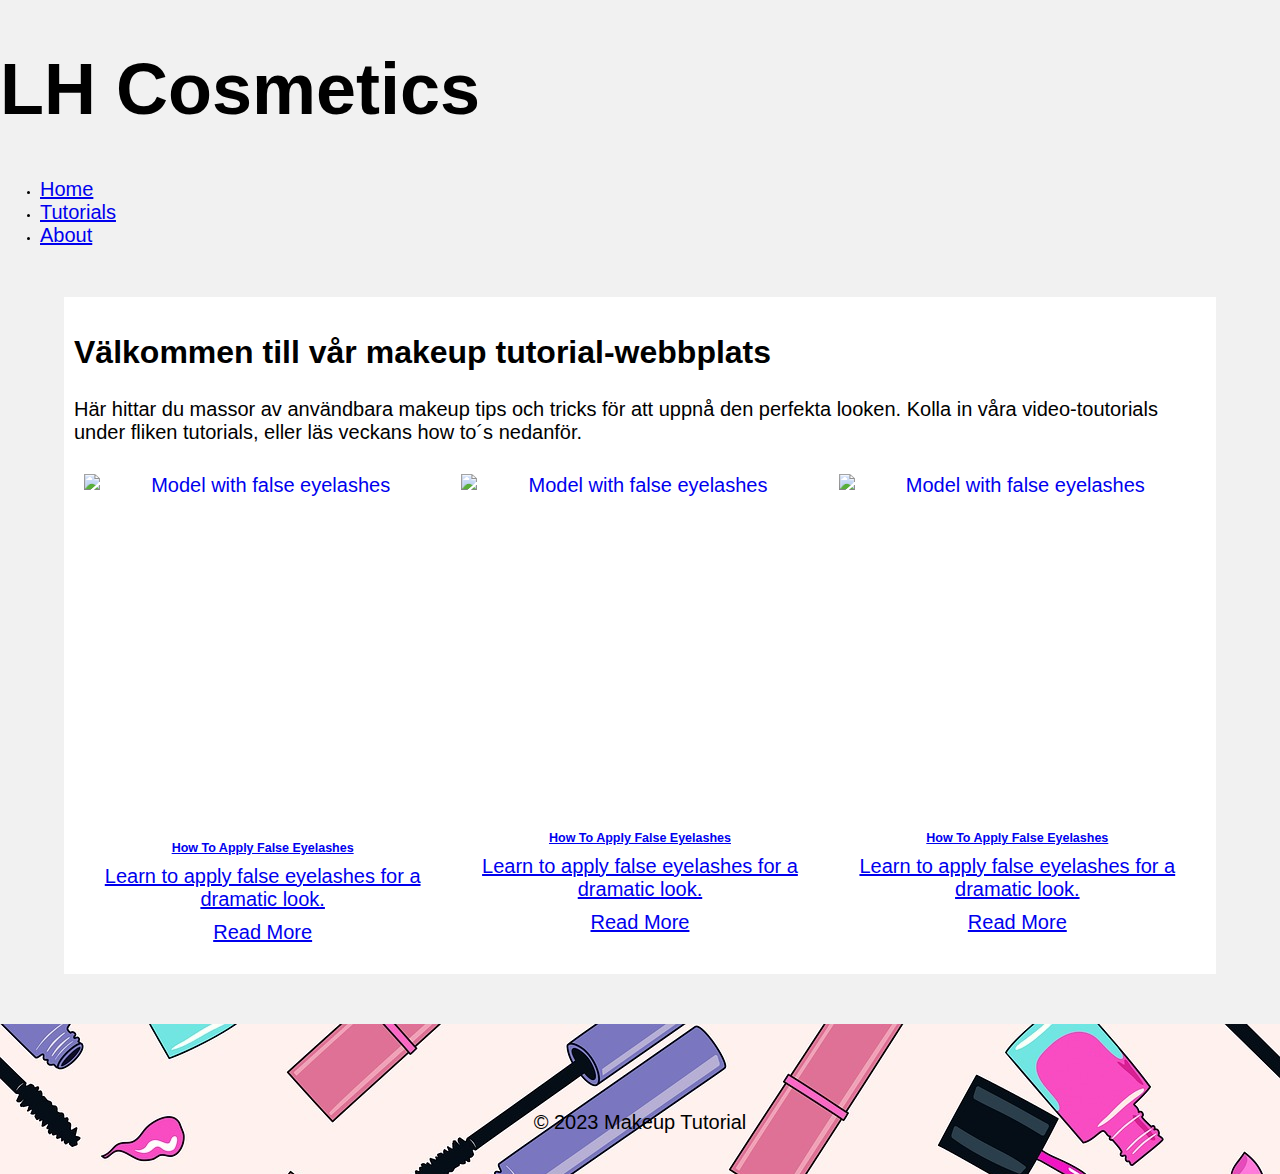
==== index.html @ 50b010c2 "fix article cards" ====
<!DOCTYPE html>
<html lang="sv">
  <head>
    <meta charset="UTF-8" />
    <meta name="viewport" content="width=device-width, initial-scale=1.0" />
    <link rel="stylesheet" href="layout.css" />
    <link rel="stylesheet" href="presentation.css" />
    <title>LH Cosmetics</title>
  </head>
  <body>
    <header>
      <h1>LH Cosmetics</h1>
      <nav>
        <ul>
          <li><a href="index.html">Home</a></li>
          <li><a href="tutorials.html">Tutorials</a></li>
          <li><a href="about.html">About</a></li>
        </ul>
      </nav>
    </header>

    <main>
      <div id="intro">
        <section>
          <h2>Välkommen till vår makeup tutorial-webbplats</h2>
          <p>
            Här hittar du massor av användbara makeup tips och tricks för att
            uppnå den perfekta looken. Kolla in våra video-toutorials under
            fliken tutorials, eller läs veckans how to´s nedanför.
          </p>
        </section>
      </div>
      <div id="articles" class="article-container">
        <article class="article-card">
            <a class="article-link" href="/uk/secrets/how-to-apply-false-eyelashes">
                <div class="article-header">
                    <div class="article-image-container">
                        <img class="article-image" alt="Model with false eyelashes" loading="lazy" src="//images.ctfassets.net/wlke2cbybljx/4PAOnDPaDGMNTkNTQmYucw/4e40446e245456e39cfc629adfd56a36/Lashes_Hompage_CardGroup_After.jpg?fm=jpg">
                    </div>
                </div>
                <div class="article-content">
                    <h2 class="article-title" aria-label="How To Apply False Eyelashes">
                        <span class="article-title-content">How To Apply False Eyelashes</span>
                    </h2>
                    <p class="article-description">Learn to apply false eyelashes for a dramatic look.</p>
                    <div class="read-more-button" type="button">
                        <span class="button-content">Read More</span>
                    </div>
                </div>
            </a>
        </article>
    
        <article class="article-card">
            <a class="article-link" href="/uk/secrets/how-to-apply-false-eyelashes">
                <div class="article-header">
                    <div class="article-image-container">
                        <img class="article-image" alt="Model with false eyelashes" loading="lazy" src="//images.ctfassets.net/wlke2cbybljx/4PAOnDPaDGMNTkNTQmYucw/4e40446e245456e39cfc629adfd56a36/Lashes_Hompage_CardGroup_After.jpg?fm=jpg">
                    </div>
                </div>
                <div class "article-content">
                    <h2 class="article-title" aria-label="How To Apply False Eyelashes">
                        <span class="article-title-content">How To Apply False Eyelashes</span>
                    </h2>
                    <p class="article-description">Learn to apply false eyelashes for a dramatic look.</p>
                    <div class="read-more-button" type="button">
                        <span class="button-content">Read More</span>
                    </div>
                </div>
            </a>
        </article>

        <article class="article-card">
            <a class="article-link" href="/uk/secrets/how-to-apply-false-eyelashes">
                <div class="article-header">
                    <div class="article-image-container">
                        <img class="article-image" alt="Model with false eyelashes" loading="lazy" src="//images.ctfassets.net/wlke2cbybljx/4PAOnDPaDGMNTkNTQmYucw/4e40446e245456e39cfc629adfd56a36/Lashes_Hompage_CardGroup_After.jpg?fm=jpg">
                    </div>
                </div>
                <div class "article-content">
                    <h2 class="article-title" aria-label="How To Apply False Eyelashes">
                        <span class="article-title-content">How To Apply False Eyelashes</span>
                    </h2>
                    <p class="article-description">Learn to apply false eyelashes for a dramatic look.</p>
                    <div class="read-more-button" type="button">
                        <span class="button-content">Read More</span>
                    </div>
                </div>
            </a>
        </article>
    </div>
    
    </main>

    <footer>
      <p>&copy; 2023 Makeup Tutorial</p>
    </footer>
  </body>
</html>
---- layout.css ----
*,
*::before,
*::after {
  box-sizing: border-box;
  /*nollställ all margin
  margin: 0;*/
}

body {
  /*I webbläsarens inbyggda CSS ligger det redan en margin på body, vi tar bort den så att header och footer når hela vägen ut till kanten av webbläsarfönstret*/
  margin: 0;
}

main {
    width: 90%;
    /*5rem bilr i det här fallet uppåt och neråt medans auto som är autojusterande marginaler (centrerat) blir höger och vänster*/
    margin: 5rem auto;
    padding: 1rem;
}



footer {
    display: flex; /* Add this line to make the footer a flex container */
    height: 15rem;
    padding: 2rem;
    position: relative;
    justify-content: center; /* This will center items horizontally */
    align-items: end; /* This will center items vertically */
}

footer p {
  position: absolute;
}


.article-container {
    display: flex;
    flex-wrap: wrap;
    justify-content: space-around;
}

.article-card {
    flex: 0 0 calc(33.33% - 20px); /* Adjust the width as needed */
    margin: 10px; /* Add some margin for spacing */
    box-sizing: border-box;
    text-align: center;
}

.article-image-container {
    position: relative;
    width: 100%;
    padding-top: 100%;
    background-color: transparent;
    overflow: hidden;
}

.article-image {
    position: absolute;
    top: 0;
    left: 0;
    width: 100%;
    height: 100%;
    object-fit: cover;
}

.article-content {
    padding: 10px;
    text-align: center;
}

.article-title {
    font-size: 1.25rem;
    margin: 0;
}

.article-description {
    margin: 10px 0;
}

read-more-button {
    margin: 10px 0;
}
---- presentation.css ----
html {
  font-size: 62.5%;
}
body {
    background-color: #f1f1f1;
    font-family: Verdana, Geneva, Tahoma, sans-serif;
}

main {
    background-color: rgb(255, 255, 255);

}
h1 {
  font-family: "Gill Sans", "Gill Sans MT", Calibri, "Trebuchet MS", sans-serif;
  font-size: 7.2rem;
}
h2 {
  font-size: 3.2rem;
}

p,
a {
  font-size: 2rem;
}

a.btn {
  text-decoration: none;
  color: rgb(119, 171, 175);
  text-transform: uppercase;
}

a.card {
  text-decoration: none;
  color: black;
}

footer {
  background-image: url(pictures/cosmetics-7050541_1280.jpeg);
}

  /*alla p som är i footer*/
footer p {
  font-size: 2rem;
}
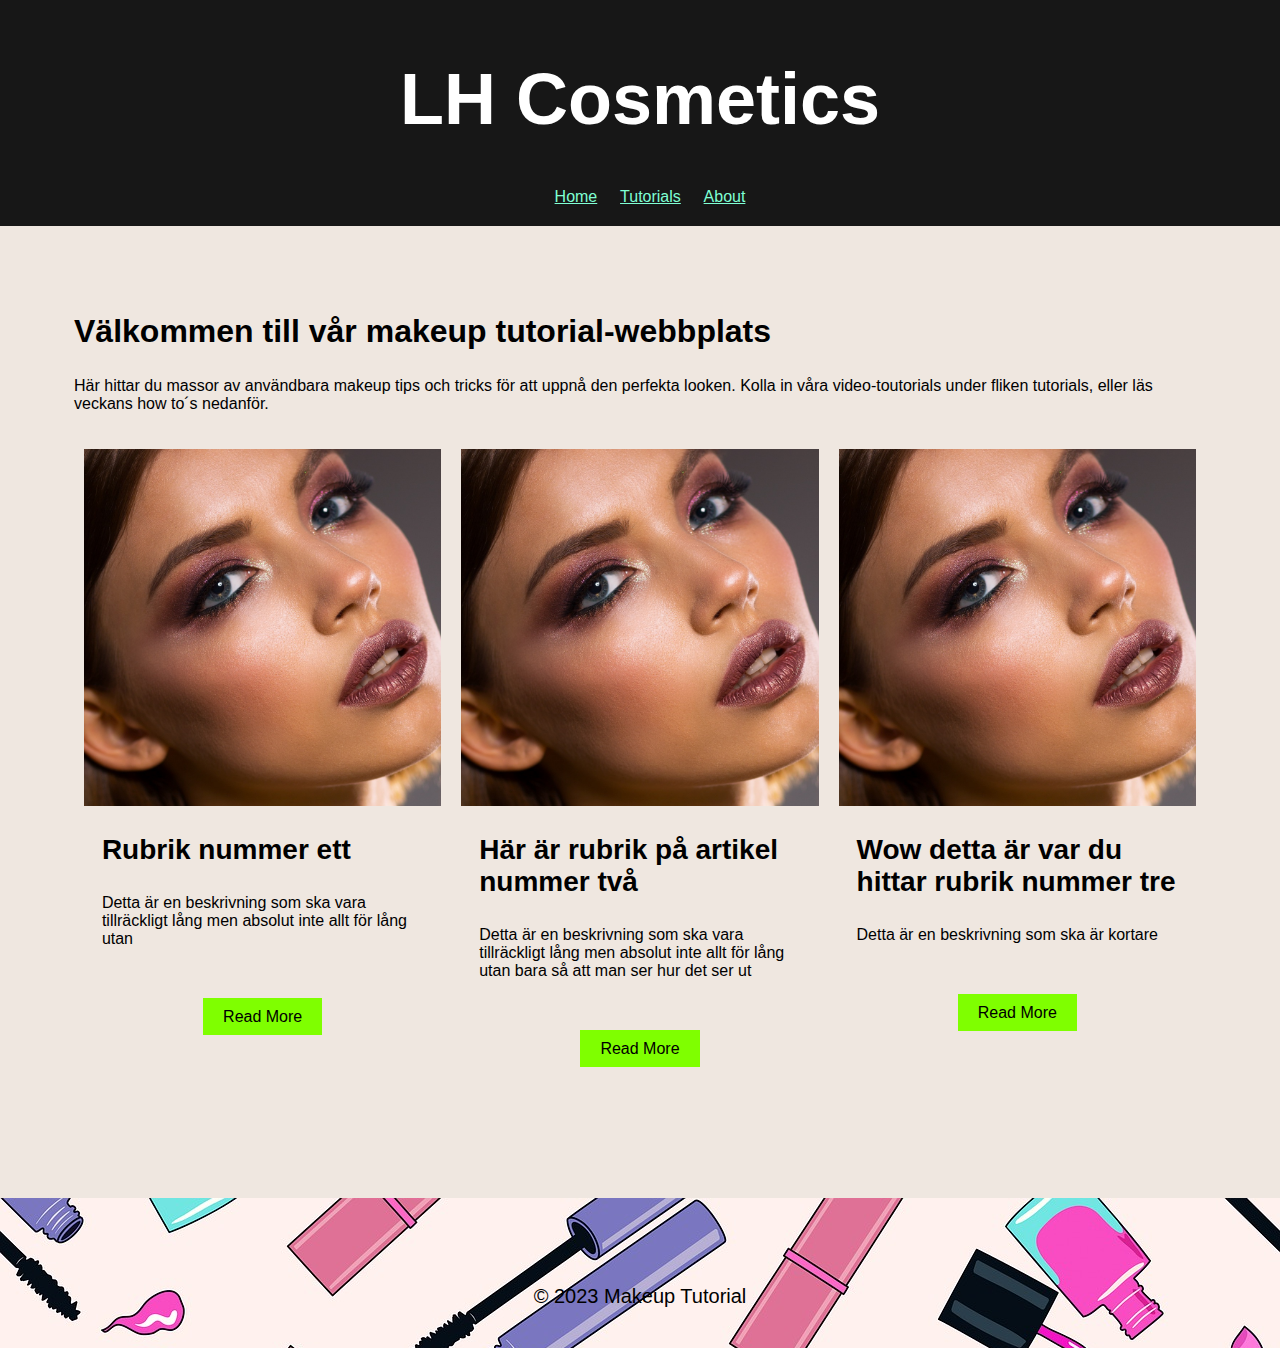
==== commit 4a1d29e4: "fix index page" ====
--- a/index.html
+++ b/index.html
@@ -2,7 +2,7 @@
 <html lang="sv">
   <head>
     <meta charset="UTF-8" />
-    <meta name="viewport" content="width=device-width, initial-scale=1.0" />
+    <meta name="viewport" mid="width=device-width, initial-scale=1.0" />
     <link rel="stylesheet" href="layout.css" />
     <link rel="stylesheet" href="presentation.css" />
     <title>LH Cosmetics</title>
@@ -20,75 +20,93 @@
     </header>
 
     <main>
-      <div id="intro">
-        <section>
-          <h2>Välkommen till vår makeup tutorial-webbplats</h2>
-          <p>
-            Här hittar du massor av användbara makeup tips och tricks för att
-            uppnå den perfekta looken. Kolla in våra video-toutorials under
-            fliken tutorials, eller läs veckans how to´s nedanför.
-          </p>
-        </section>
-      </div>
-      <div id="articles" class="article-container">
-        <article class="article-card">
-            <a class="article-link" href="/uk/secrets/how-to-apply-false-eyelashes">
-                <div class="article-header">
-                    <div class="article-image-container">
-                        <img class="article-image" alt="Model with false eyelashes" loading="lazy" src="//images.ctfassets.net/wlke2cbybljx/4PAOnDPaDGMNTkNTQmYucw/4e40446e245456e39cfc629adfd56a36/Lashes_Hompage_CardGroup_After.jpg?fm=jpg">
-                    </div>
-                </div>
-                <div class="article-content">
-                    <h2 class="article-title" aria-label="How To Apply False Eyelashes">
-                        <span class="article-title-content">How To Apply False Eyelashes</span>
-                    </h2>
-                    <p class="article-description">Learn to apply false eyelashes for a dramatic look.</p>
-                    <div class="read-more-button" type="button">
-                        <span class="button-content">Read More</span>
-                    </div>
-                </div>
-            </a>
-        </article>
-    
-        <article class="article-card">
-            <a class="article-link" href="/uk/secrets/how-to-apply-false-eyelashes">
-                <div class="article-header">
-                    <div class="article-image-container">
-                        <img class="article-image" alt="Model with false eyelashes" loading="lazy" src="//images.ctfassets.net/wlke2cbybljx/4PAOnDPaDGMNTkNTQmYucw/4e40446e245456e39cfc629adfd56a36/Lashes_Hompage_CardGroup_After.jpg?fm=jpg">
-                    </div>
-                </div>
-                <div class "article-content">
-                    <h2 class="article-title" aria-label="How To Apply False Eyelashes">
-                        <span class="article-title-content">How To Apply False Eyelashes</span>
-                    </h2>
-                    <p class="article-description">Learn to apply false eyelashes for a dramatic look.</p>
-                    <div class="read-more-button" type="button">
-                        <span class="button-content">Read More</span>
-                    </div>
-                </div>
-            </a>
+      <section>
+        <h2>Välkommen till vår makeup tutorial-webbplats</h2>
+        <p>
+          Här hittar du massor av användbara makeup tips och tricks för att
+          uppnå den perfekta looken. Kolla in våra video-toutorials under fliken
+          tutorials, eller läs veckans how to´s nedanför.
+        </p>
+      </section>
+
+
+
+      <!--vad menas med loading lazy? och lägg till rätt info i artiklarna-->
+      <section class="article-container">
+        <article class="card">
+          <a href="">
+            <div class="top">
+              <div class="image-container">
+                <img
+                  alt=""
+                  loading="lazy"
+                  src="pictures/woman-3096664_1280"
+                />
+              </div>
+            </div>
+            <div class="mid">
+              <h3><span class="title">Rubrik nummer ett</span></h2>
+              <p class="description">
+                Detta är en beskrivning som ska vara tillräckligt lång men absolut inte allt för lång utan 
+              </p>
+            </div>
+              <div class="bottom" type="button">
+                <span class="btn">Read More</span>
+              </div>
+            </div>
+          </a>
         </article>
 
-        <article class="article-card">
-            <a class="article-link" href="/uk/secrets/how-to-apply-false-eyelashes">
-                <div class="article-header">
-                    <div class="article-image-container">
-                        <img class="article-image" alt="Model with false eyelashes" loading="lazy" src="//images.ctfassets.net/wlke2cbybljx/4PAOnDPaDGMNTkNTQmYucw/4e40446e245456e39cfc629adfd56a36/Lashes_Hompage_CardGroup_After.jpg?fm=jpg">
-                    </div>
+        <article class="card">
+            <a href="">
+              <div class="top">
+                <div class="image-container">
+                  <img
+                    alt=""
+                    loading="lazy" 
+                    src="pictures/woman-3096664_1280"
+                  />
                 </div>
-                <div class "article-content">
-                    <h2 class="article-title" aria-label="How To Apply False Eyelashes">
-                        <span class="article-title-content">How To Apply False Eyelashes</span>
-                    </h2>
-                    <p class="article-description">Learn to apply false eyelashes for a dramatic look.</p>
-                    <div class="read-more-button" type="button">
-                        <span class="button-content">Read More</span>
-                    </div>
+              </div>
+              <div class="mid">
+                <h3><span class="title">Här är rubrik på artikel nummer två</span></h2>
+                <p class="description">
+                    Detta är en beskrivning som ska vara tillräckligt lång men absolut inte allt för lång utan bara så att man ser hur det ser ut
+                </p>
+              </div>
+                <div class="bottom" type="button">
+                  <span class="btn">Read More</span>
                 </div>
+              </div>
             </a>
-        </article>
-    </div>
-    
+          </article>
+
+          <article class="card">
+            <a href="">
+              <div class="top">
+                <div class="image-container">
+                  <img
+                    alt=""
+                    loading="lazy"
+                    src="pictures/woman-3096664_1280"
+                  />
+                </div>
+              </div>
+              <div class="mid">
+                <h3><span class="title">Wow detta är var du hittar rubrik nummer tre</span></h2>
+                <p class="description">
+                  Detta är en beskrivning som ska är kortare
+                </p>
+              </div>
+                <div class="bottom" type="button">
+                  <span class="btn">Read More</span>
+                </div>
+              </div>
+            </a>
+          </article>
+
+        
+      </section>
     </main>
 
     <footer>
--- a/layout.css
+++ b/layout.css
@@ -10,6 +10,21 @@
   /*I webbläsarens inbyggda CSS ligger det redan en margin på body, vi tar bort den så att header och footer når hela vägen ut till kanten av webbläsarfönstret*/
   margin: 0;
 }
+
+header {
+    text-align: center;
+    padding: 10px;
+}
+
+nav ul {
+    list-style: none;
+}
+
+nav li {
+    display: inline;
+    margin-right: 20px;
+}
+
 
 main {
     width: 90%;
@@ -38,16 +53,116 @@
     display: flex;
     flex-wrap: wrap;
     justify-content: space-around;
+    
 }
 
+.card {
+    margin: 2rem 1rem;
+    flex: 0 0 calc(33.33% - 2rem); /* Justera bredden efter behov */
+    max-width: 40rem;
+    width: 100%; /* Lägg till en 100% bredd så att korten fyller hela behållaren */
+  }
+  
+  @media (max-width: 900px) {
+    .card {
+      /* Anpassa kortens storlek när skärmen/fönstret är mindre än 900px */
+      flex: 0 0 calc(50% - 2rem); /* 2 kort per rad */
+      max-width: 60rem;
+    }
+  }
+  
+  @media (max-width: 600px) {
+    .card {
+      /* Anpassa kortens storlek när skärmen/fönstret är mindre än 480px */
+      flex: 0 0 calc(100% - 2rem); /* 1 kort per rad */
+      max-width: 80rem;
+    }
+  }
+
+.card .image-container {
+    position: relative;
+    width: 100%;
+    padding-top: 100%;
+    background-color: transparent;
+    overflow: hidden;
+    width: 100%; /* Image container takes up 100% width of the card */
+}
+
+.card img {
+    position: absolute;
+    top: 0;
+    left: 0;
+    width: 100%;
+    height: 100%;
+    object-fit: cover;
+}
+
+
+
+.mid {
+    width: 90%; /* Content takes up 80% width of the card */
+    margin: 2rem auto;
+    
+}
+
+.bottom {
+    text-align: center;
+    margin: 6rem auto;
+}
+
+.btn {
+    width: 3rem;
+    text-decoration: none;
+    text-transform: capitalize;
+    background-color: chartreuse;
+    padding: 1rem 2rem;
+
+
+}
+
+/* Add a class to the video list for styling */
+.tutorials ul {
+    display: flex;
+    flex-wrap: wrap;
+    justify-content: space-between;
+}
+
+/*
+Style for individual video items 
+.video {
+    flex: 0 0 calc(50% - 1rem); /Two videos per row with some spacing in between 
+    max-width: 50%;  Maximum width of a video item 
+    margin-bottom: 2rem;  Add some margin between videos 
+    background-color: aqua;
+}
+
+/Adjust the styling of the iframe 
+.video iframe {
+    width: 100%;  Make the video fill the container 
+    height: auto;  Maintain aspect ratio 
+}
+
+ Additional styling for the video title and description 
+.video h3 {
+    font-size: 7rem;  Adjust the font size for video titles 
+    margin-top: 1rem;  Add spacing between title and video 
+}
+
+.video p {
+    font-size: 1.6rem; Adjust the font size for video descriptions 
+}
+
+
+
+/*
 .article-card {
-    flex: 0 0 calc(33.33% - 20px); /* Adjust the width as needed */
-    margin: 10px; /* Add some margin for spacing */
+    flex: 0 0 calc(33.33% - 20px); /* Adjust the width as needed 
+    margin: 10px; /* Add some margin for spacing 
     box-sizing: border-box;
     text-align: center;
 }
 
-.article-image-container {
+.image-container {
     position: relative;
     width: 100%;
     padding-top: 100%;
@@ -81,3 +196,4 @@
 read-more-button {
     margin: 10px 0;
 }
+*/--- a/presentation.css
+++ b/presentation.css
@@ -1,15 +1,21 @@
 html {
   font-size: 62.5%;
 }
+
 body {
-    background-color: #f1f1f1;
-    font-family: Verdana, Geneva, Tahoma, sans-serif;
+  font-family: Verdana, Geneva, Tahoma, sans-serif;
+  background-color: rgb(239, 231, 224);
 }
 
-main {
-    background-color: rgb(255, 255, 255);
+header {
+  background-color: #171717;
+  color: #fff;
+}
 
+li > a {
+  color: aquamarine;
 }
+
 h1 {
   font-family: "Gill Sans", "Gill Sans MT", Calibri, "Trebuchet MS", sans-serif;
   font-size: 7.2rem;
@@ -18,27 +24,32 @@
   font-size: 3.2rem;
 }
 
+h3 {
+  font-size: 2.8rem;
+}
+
 p,
 a {
-  font-size: 2rem;
+  font-size: 1.6rem;
 }
 
-a.btn {
-  text-decoration: none;
-  color: rgb(119, 171, 175);
-  text-transform: uppercase;
-}
-
-a.card {
+.card > a {
   text-decoration: none;
   color: black;
 }
 
+.card .btn {
+  text-align: center;
+}
+
+iframe {
+  border: none;
+}
 footer {
   background-image: url(pictures/cosmetics-7050541_1280.jpeg);
 }
 
-  /*alla p som är i footer*/
+/*alla p som är i footer*/
 footer p {
   font-size: 2rem;
 }
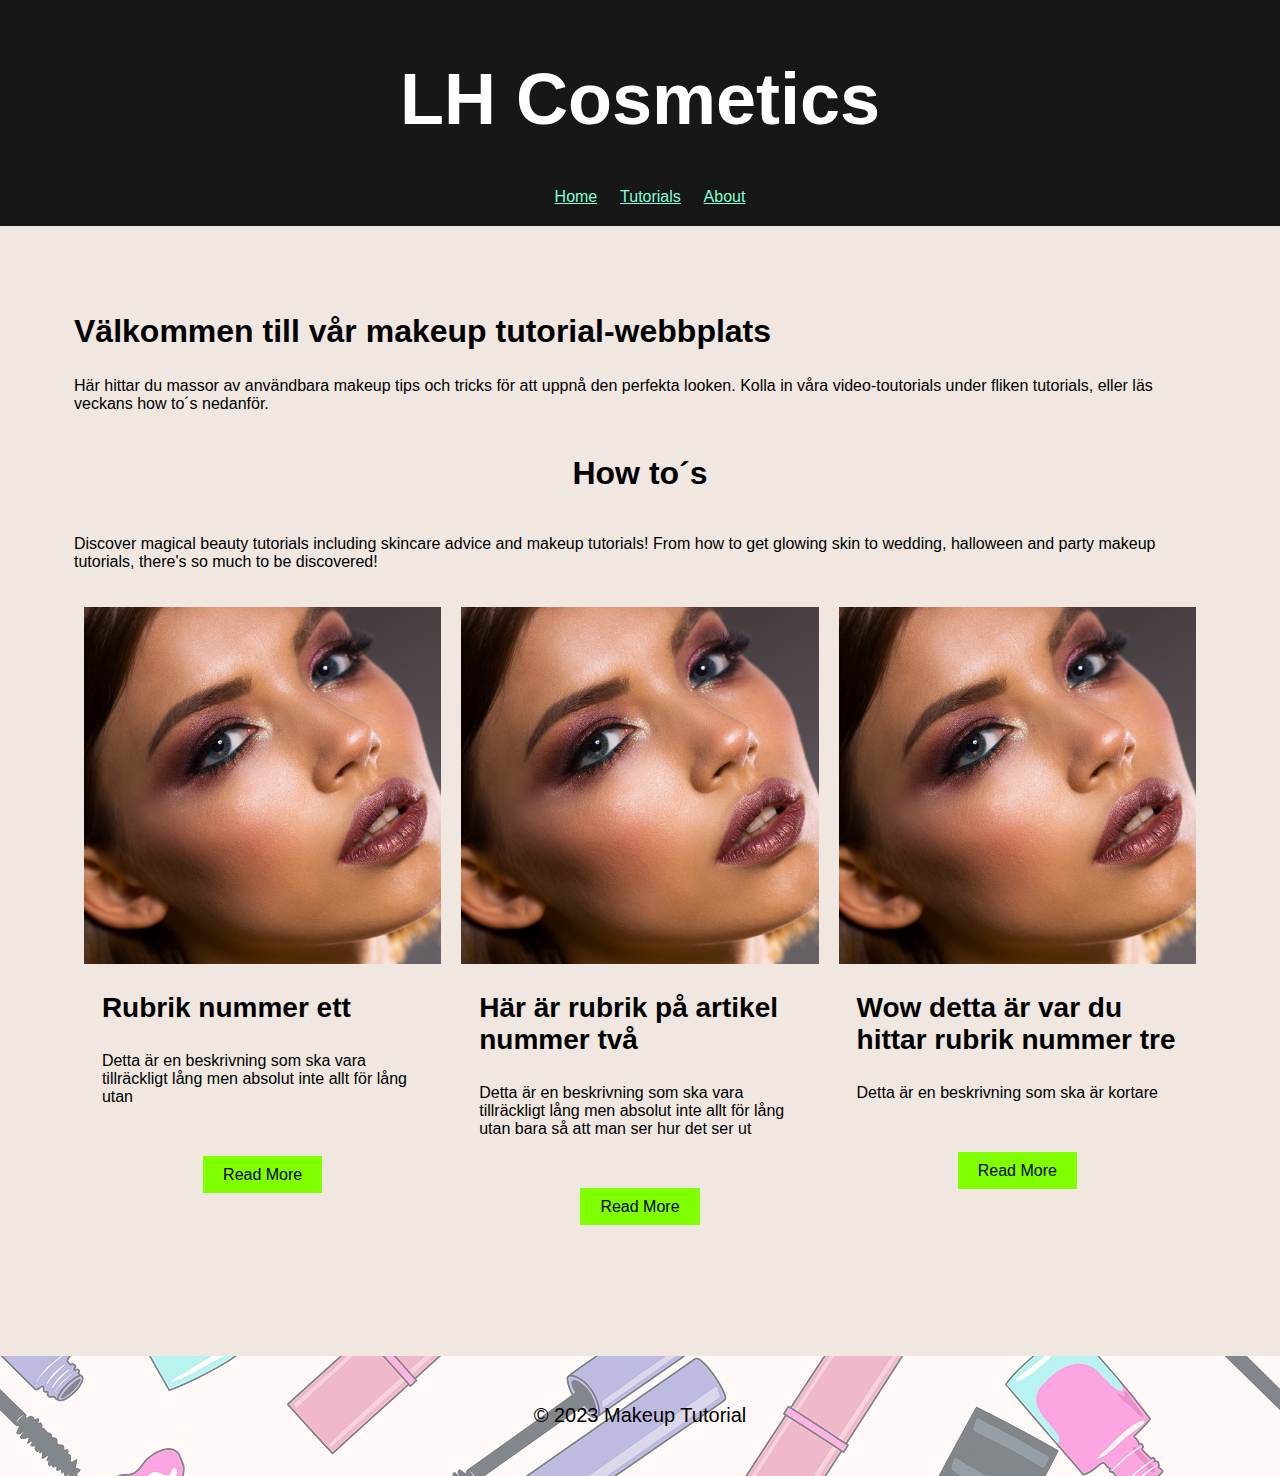
==== commit 0c758cf4: "fix footer" ====
--- a/index.html
+++ b/index.html
@@ -1,10 +1,10 @@
 <!DOCTYPE html>
 <html lang="sv">
   <head>
-    <meta charset="UTF-8" />
-    <meta name="viewport" mid="width=device-width, initial-scale=1.0" />
-    <link rel="stylesheet" href="layout.css" />
-    <link rel="stylesheet" href="presentation.css" />
+    <meta charset="UTF-8" >
+    <meta name="viewport" content="width=device-width, initial-scale=1.0" >
+    <link rel="stylesheet" href="layout.css" >
+    <link rel="stylesheet" href="presentation.css" >
     <title>LH Cosmetics</title>
   </head>
   <body>
@@ -29,88 +29,85 @@
         </p>
       </section>
 
-
-
       <!--vad menas med loading lazy? och lägg till rätt info i artiklarna-->
       <section class="article-container">
+        <h2>How to´s</h2>
+        <p>
+          Discover magical beauty tutorials including skincare advice and makeup
+          tutorials! From how to get glowing skin to wedding, halloween and
+          party makeup tutorials, there's so much to be discovered!
+        </p>
         <article class="card">
           <a href="">
             <div class="top">
               <div class="image-container">
-                <img
-                  alt=""
-                  loading="lazy"
-                  src="pictures/woman-3096664_1280"
-                />
+                <img alt="" loading="lazy" src="pictures/woman-3096664_1280" >
               </div>
             </div>
             <div class="mid">
-              <h3><span class="title">Rubrik nummer ett</span></h2>
+              <h3><span class="title">Rubrik nummer ett</span></h3>
               <p class="description">
-                Detta är en beskrivning som ska vara tillräckligt lång men absolut inte allt för lång utan 
+                Detta är en beskrivning som ska vara tillräckligt lång men
+                absolut inte allt för lång utan
               </p>
             </div>
-              <div class="bottom" type="button">
-                <span class="btn">Read More</span>
-              </div>
+            <div class="bottom">
+              <span class="btn">Read More</span>
             </div>
           </a>
         </article>
 
         <article class="card">
-            <a href="">
-              <div class="top">
-                <div class="image-container">
-                  <img
-                    alt=""
-                    loading="lazy" 
-                    src="pictures/woman-3096664_1280"
-                  />
-                </div>
+          <a href="">
+            <div class="top">
+              <div class="image-container">
+                <img alt="" loading="lazy" src="pictures/woman-3096664_1280" >
               </div>
-              <div class="mid">
-                <h3><span class="title">Här är rubrik på artikel nummer två</span></h2>
-                <p class="description">
-                    Detta är en beskrivning som ska vara tillräckligt lång men absolut inte allt för lång utan bara så att man ser hur det ser ut
-                </p>
+            </div>
+            <div class="mid">
+              <h3>
+                <span class="title">Här är rubrik på artikel nummer två</span>
+              </h3>
+              <p class="description">
+                Detta är en beskrivning som ska vara tillräckligt lång men
+                absolut inte allt för lång utan bara så att man ser hur det ser
+                ut
+              </p>
+            </div>
+            <div class="bottom">
+              <span class="btn">Read More</span>
+            </div>
+          </a>
+        </article>
+
+        <article class="card">
+          <a href="">
+            <div class="top">
+              <div class="image-container">
+                <img alt="" loading="lazy" src="pictures/woman-3096664_1280" >
               </div>
-                <div class="bottom" type="button">
-                  <span class="btn">Read More</span>
-                </div>
-              </div>
-            </a>
-          </article>
-
-          <article class="card">
-            <a href="">
-              <div class="top">
-                <div class="image-container">
-                  <img
-                    alt=""
-                    loading="lazy"
-                    src="pictures/woman-3096664_1280"
-                  />
-                </div>
-              </div>
-              <div class="mid">
-                <h3><span class="title">Wow detta är var du hittar rubrik nummer tre</span></h2>
-                <p class="description">
-                  Detta är en beskrivning som ska är kortare
-                </p>
-              </div>
-                <div class="bottom" type="button">
-                  <span class="btn">Read More</span>
-                </div>
-              </div>
-            </a>
-          </article>
-
-        
+            </div>
+            <div class="mid">
+              <h3>
+                <span class="title"
+                  >Wow detta är var du hittar rubrik nummer tre</span
+                >
+              </h3>
+              <p class="description">
+                Detta är en beskrivning som ska är kortare
+              </p>
+            </div>
+            <div class="bottom">
+              <span class="btn">Read More</span>
+            </div>
+          </a>
+        </article>
       </section>
     </main>
 
     <footer>
-      <p>&copy; 2023 Makeup Tutorial</p>
+      <div class="footer"> <p>&copy 2023 Makeup Tutorial</p>
+      </div>
     </footer>
   </body>
 </html>
--- a/layout.css
+++ b/layout.css
@@ -35,18 +35,7 @@
 
 
 
-footer {
-    display: flex; /* Add this line to make the footer a flex container */
-    height: 15rem;
-    padding: 2rem;
-    position: relative;
-    justify-content: center; /* This will center items horizontally */
-    align-items: end; /* This will center items vertically */
-}
 
-footer p {
-  position: absolute;
-}
 
 
 .article-container {
@@ -127,6 +116,7 @@
     justify-content: space-between;
 }
 
+
 /*
 Style for individual video items 
 .video {
--- a/presentation.css
+++ b/presentation.css
@@ -45,11 +45,48 @@
 iframe {
   border: none;
 }
-footer {
+
+
+.footer {
+  position: relative; 
+  width: 100%;
+  height: 12rem;
+  display: flex;
+  align-items: center;
+  justify-content: center;
   background-image: url(pictures/cosmetics-7050541_1280.jpeg);
+  background-size: cover;
 }
 
-/*alla p som är i footer*/
-footer p {
+.footer::before {    
+    content: "";
+    position: absolute;
+    top: 0px;
+    right: 0px;
+    bottom: 0px;
+    left: 0px;
+    background-color: rgba(255, 255, 255, 0.5);
+}
+
+.footer p {
+position: relative;
+color: #000000;
+font-size: 2rem;
+text-align: center;
+}
+
+
+
+/* 
+div.footer {
+  background-image: url(pictures/cosmetics-7050541_1280.jpeg);
+  width: 50px;
+
+
+All <p> elements that are within the .footer class 
+.footer p {
   font-size: 2rem;
+
 }
+*/
+
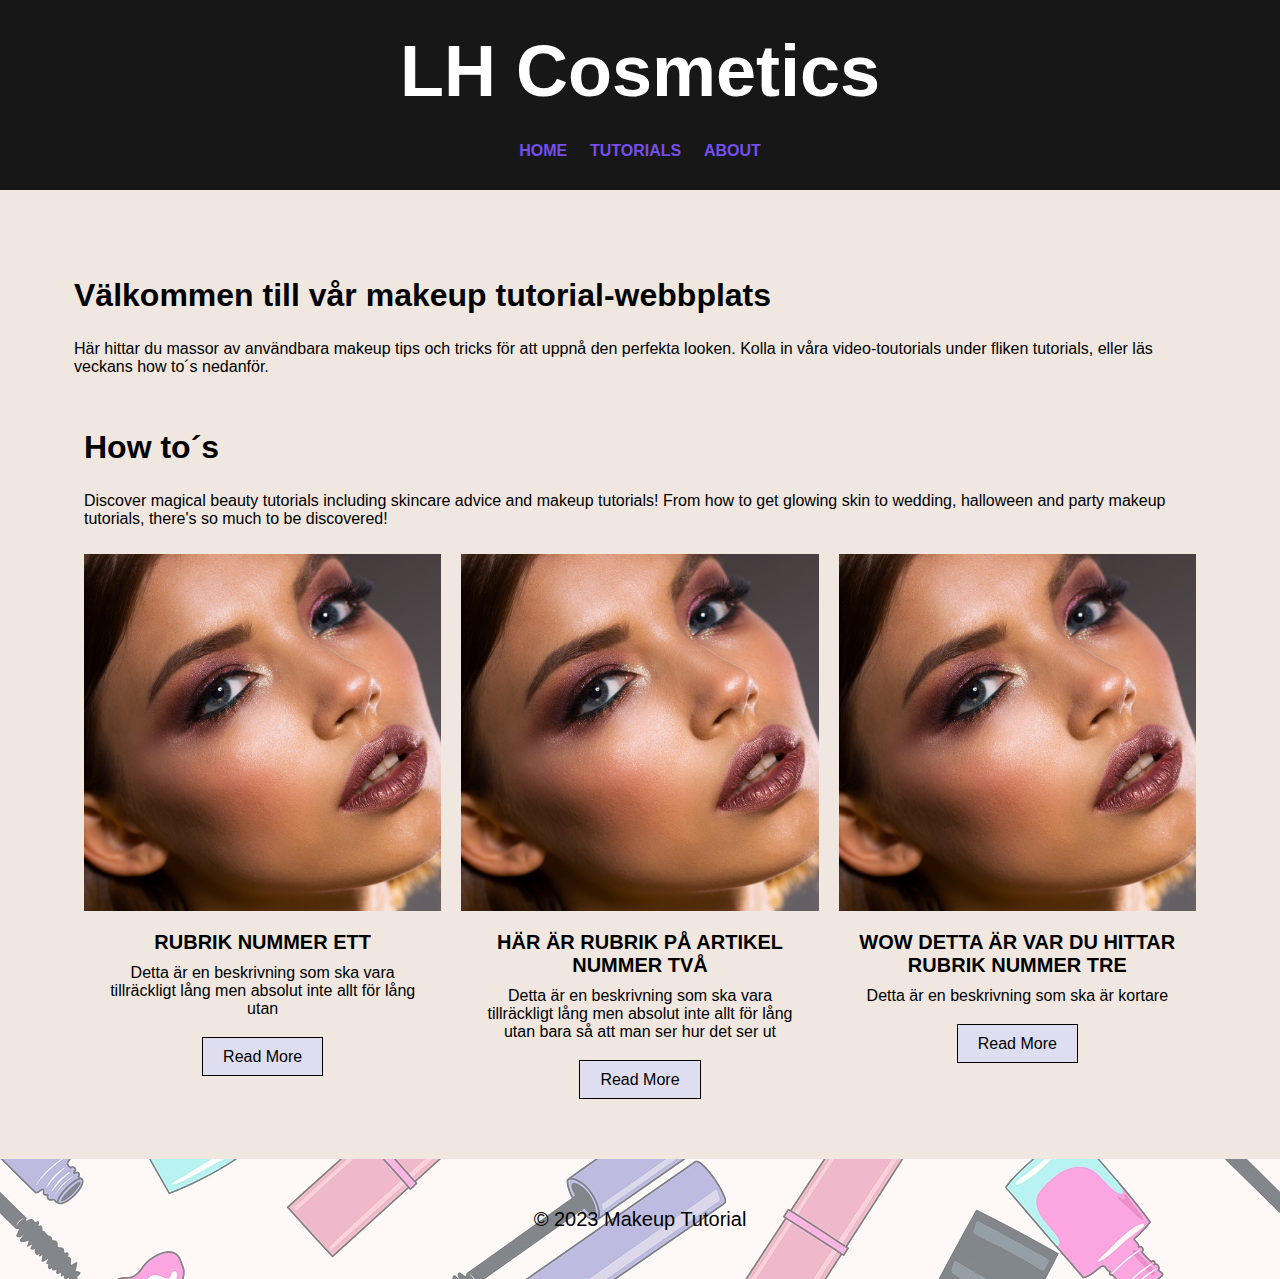
==== commit 418499b8: "changes" ====
--- a/index.html
+++ b/index.html
@@ -31,12 +31,15 @@
 
       <!--vad menas med loading lazy? och lägg till rätt info i artiklarna-->
       <section class="article-container">
+        <div class="article-description">
         <h2>How to´s</h2>
         <p>
+        
           Discover magical beauty tutorials including skincare advice and makeup
           tutorials! From how to get glowing skin to wedding, halloween and
           party makeup tutorials, there's so much to be discovered!
         </p>
+      </div>
         <article class="card">
           <a href="">
             <div class="top">
@@ -52,8 +55,9 @@
               </p>
             </div>
             <div class="bottom">
-              <span class="btn">Read More</span>
+              <p class="btn centered">Read More</p>
             </div>
+            
           </a>
         </article>
 
@@ -75,10 +79,11 @@
               </p>
             </div>
             <div class="bottom">
-              <span class="btn">Read More</span>
+              <p class="btn centered">Read More</p>
             </div>
           </a>
         </article>
+        
 
         <article class="card">
           <a href="">
@@ -98,7 +103,7 @@
               </p>
             </div>
             <div class="bottom">
-              <span class="btn">Read More</span>
+              <p class="btn centered">Read More</p>
             </div>
           </a>
         </article>
@@ -106,8 +111,10 @@
     </main>
 
     <footer>
-      <div class="footer"> <p>&copy 2023 Makeup Tutorial</p>
+      <div class="footer">
+        <p>&copy; 2023 Makeup Tutorial</p>
       </div>
+      
     </footer>
   </body>
 </html>
--- a/layout.css
+++ b/layout.css
@@ -11,111 +11,155 @@
   margin: 0;
 }
 
+/*Header och Navigation*/
 header {
-    text-align: center;
-    padding: 10px;
-}
-
+  text-align: center;
+  padding: 10px;
+}
+header h1 {
+  margin: 2rem;
+}
 nav ul {
-    list-style: none;
-}
-
+  padding: 1rem;
+  margin: 1rem;
+  overflow: hidden;
+}
 nav li {
-    display: inline;
-    margin-right: 20px;
-}
-
-
+  margin: 1rem;
+  display: inline;
+  /*ändrar The float property specifies whether an element should float to the left, right, or not at all.
+  Note: Absolutely positioned elements ignore the float property!
+  Note: Elements next to a floating element will flow around it. To avoid this, use the clear property or the clearfix hack (see example at the bottom of this page).
+    float: left; */
+}
+
+/*Main*/
 main {
-    width: 90%;
-    /*5rem bilr i det här fallet uppåt och neråt medans auto som är autojusterande marginaler (centrerat) blir höger och vänster*/
-    margin: 5rem auto;
-    padding: 1rem;
-}
-
-
-
-
-
+  width: 90%;
+  /*5rem bilr i det här fallet uppåt och neråt medans auto som är autojusterande marginaler (centrerat) blir höger och vänster*/
+  margin: 5rem auto;
+  padding: 1rem;
+}
+
+/*HOW-TO´S hela artikel containern med rubrik, stycke och artiklarna (klass card)*/
 
 .article-container {
-    display: flex;
-    flex-wrap: wrap;
-    justify-content: space-around;
-    
-}
-
+  display: flex;
+  flex-wrap: wrap;
+  justify-content: space-around;
+}
+.article-description {
+   padding: 1rem;
+}
 .card {
-    margin: 2rem 1rem;
-    flex: 0 0 calc(33.33% - 2rem); /* Justera bredden efter behov */
-    max-width: 40rem;
-    width: 100%; /* Lägg till en 100% bredd så att korten fyller hela behållaren */
+  flex: 0 0 calc(33.33% - 2rem);
+  max-width: 40rem;
+  width: 100%;
+  display: flex; /* Add this */
+  flex-direction: column; /* Add this */
+  justify-content: space-between; /* Add this to push .bottom to the bottom */
+  height: 100%;
+}
+.top {
+  width: 100%;
+}
+.mid {
+  width: 100%; /* Content takes up 80% width of the card */
+  text-align: center; /* Ta bort sen för han vill inte ha texten centrerad */
+  padding: 1rem;
+}
+
+.bottom {
+  text-align: center;
+  padding: 1rem;
+}
+
+.card .image-container {
+  position: relative;
+  width: 100%;
+  padding-top: 100%;
+  background-color: transparent;
+  overflow: hidden;
+  width: 100%; /* Image container takes up 100% width of the card */
+}
+
+.card img {
+  position: absolute;
+  top: 0;
+  left: 0;
+  width: 100%;
+  height: 100%;
+  object-fit: cover;
+}
+
+p.btn {
+  width: fit-content;
+  padding: 1rem 2rem;
+}
+
+p.centered {
+  display: inline; /* Change the display property to inline */
+}
+
+/* Videos på sidan där tutorials skall visas*/
+.tutorials ul {
+  display: flex;
+  flex-wrap: wrap;
+  justify-content: center;
+  list-style: none; /* Remove the list style */
+  border: 2px solid rgb(255, 255, 255);
+  background-color: rgb(255, 255, 255);;
+  border-radius: 25px;
+}
+
+.tutorials li {
+  flex: 0 0 calc(50% - 1rem); /* 2 videos per row, with a little spacing between them */
+  max-width: 100%; /* Ensure the videos take the full width of their container */
+  margin-bottom: 2rem; /* Add some spacing between rows of videos */
+  padding: 1rem;
+}
+
+/* Footer*/
+.footer {
+  position: relative;
+  width: 100%;
+  height: 12rem;
+  display: flex;
+  align-items: center;
+  justify-content: center;
+}
+
+.footer::before {
+  content: "";
+  position: absolute;
+  top: 0px;
+  right: 0px;
+  bottom: 0px;
+  left: 0px;
+}
+
+.footer p {
+  position: relative;
+  text-align: center;
+}
+
+/*Media Query)*/
+
+@media (max-width: 900px) {
+  .card {
+    /* Anpassa kortens storlek när skärmen/fönstret är mindre än 900px */
+    flex: 0 0 calc(50% - 2rem); /* 2 kort per rad */
+    max-width: 60rem;
   }
-  
-  @media (max-width: 900px) {
-    .card {
-      /* Anpassa kortens storlek när skärmen/fönstret är mindre än 900px */
-      flex: 0 0 calc(50% - 2rem); /* 2 kort per rad */
-      max-width: 60rem;
-    }
+}
+
+@media (max-width: 600px) {
+  .card {
+    /* Anpassa kortens storlek när skärmen/fönstret är mindre än 480px */
+    flex: 0 0 calc(100% - 2rem); /* 1 kort per rad */
+    max-width: 80rem;
   }
-  
-  @media (max-width: 600px) {
-    .card {
-      /* Anpassa kortens storlek när skärmen/fönstret är mindre än 480px */
-      flex: 0 0 calc(100% - 2rem); /* 1 kort per rad */
-      max-width: 80rem;
-    }
-  }
-
-.card .image-container {
-    position: relative;
-    width: 100%;
-    padding-top: 100%;
-    background-color: transparent;
-    overflow: hidden;
-    width: 100%; /* Image container takes up 100% width of the card */
-}
-
-.card img {
-    position: absolute;
-    top: 0;
-    left: 0;
-    width: 100%;
-    height: 100%;
-    object-fit: cover;
-}
-
-
-
-.mid {
-    width: 90%; /* Content takes up 80% width of the card */
-    margin: 2rem auto;
-    
-}
-
-.bottom {
-    text-align: center;
-    margin: 6rem auto;
-}
-
-.btn {
-    width: 3rem;
-    text-decoration: none;
-    text-transform: capitalize;
-    background-color: chartreuse;
-    padding: 1rem 2rem;
-
-
-}
-
-/* Add a class to the video list for styling */
-.tutorials ul {
-    display: flex;
-    flex-wrap: wrap;
-    justify-content: space-between;
-}
-
+}
 
 /*
 Style for individual video items 
@@ -186,4 +230,4 @@
 read-more-button {
     margin: 10px 0;
 }
-*/+*/
--- a/presentation.css
+++ b/presentation.css
@@ -7,25 +7,42 @@
   background-color: rgb(239, 231, 224);
 }
 
+/*Header och Navigation*/
 header {
   background-color: #171717;
   color: #fff;
 }
 
-li > a {
-  color: aquamarine;
+nav ul {
+  list-style: none;
 }
 
+nav a {
+  color: rgb(116, 79, 236);
+  text-transform: uppercase;
+  text-decoration: none;
+  font-weight: 600;
+}
+/*Main*/
+
+/*Text styling allmänt*/
+h1::first-letter,
+h2::first-letter,
+h3::first-letter,
+p::first-letter {
+  text-transform: capitalize;
+}
 h1 {
   font-family: "Gill Sans", "Gill Sans MT", Calibri, "Trebuchet MS", sans-serif;
   font-size: 7.2rem;
 }
+
 h2 {
   font-size: 3.2rem;
 }
 
 h3 {
-  font-size: 2.8rem;
+  font-size: 2rem;
 }
 
 p,
@@ -33,60 +50,44 @@
   font-size: 1.6rem;
 }
 
+/*HOW-TO´S hela artikel containern med rubrik, stycke och artiklarna (klass card)*/
+
 .card > a {
   text-decoration: none;
-  color: black;
+  color: rgb(0, 0, 0);
 }
 
-.card .btn {
-  text-align: center;
+.card h3 {
+  text-transform: uppercase;
+  margin: 1rem;
+}
+.card p {
+  margin: 1rem;
 }
 
+p.btn {
+  text-decoration: none;
+  text-transform: capitalize;
+  background-color: rgb(222, 222, 240);
+  border: 1px solid rgb(0, 0, 0);
+}
+
+/* Videos på sidan där tutorials skall visas*/
 iframe {
   border: none;
 }
 
-
+/* Footer*/
 .footer {
-  position: relative; 
-  width: 100%;
-  height: 12rem;
-  display: flex;
-  align-items: center;
-  justify-content: center;
   background-image: url(pictures/cosmetics-7050541_1280.jpeg);
   background-size: cover;
 }
 
-.footer::before {    
-    content: "";
-    position: absolute;
-    top: 0px;
-    right: 0px;
-    bottom: 0px;
-    left: 0px;
-    background-color: rgba(255, 255, 255, 0.5);
+.footer::before {
+  background-color: rgba(255, 255, 255, 0.5);
 }
 
 .footer p {
-position: relative;
-color: #000000;
-font-size: 2rem;
-text-align: center;
+  color: #000000;
+  font-size: 2rem;
 }
-
-
-
-/* 
-div.footer {
-  background-image: url(pictures/cosmetics-7050541_1280.jpeg);
-  width: 50px;
-
-
-All <p> elements that are within the .footer class 
-.footer p {
-  font-size: 2rem;
-
-}
-*/
-
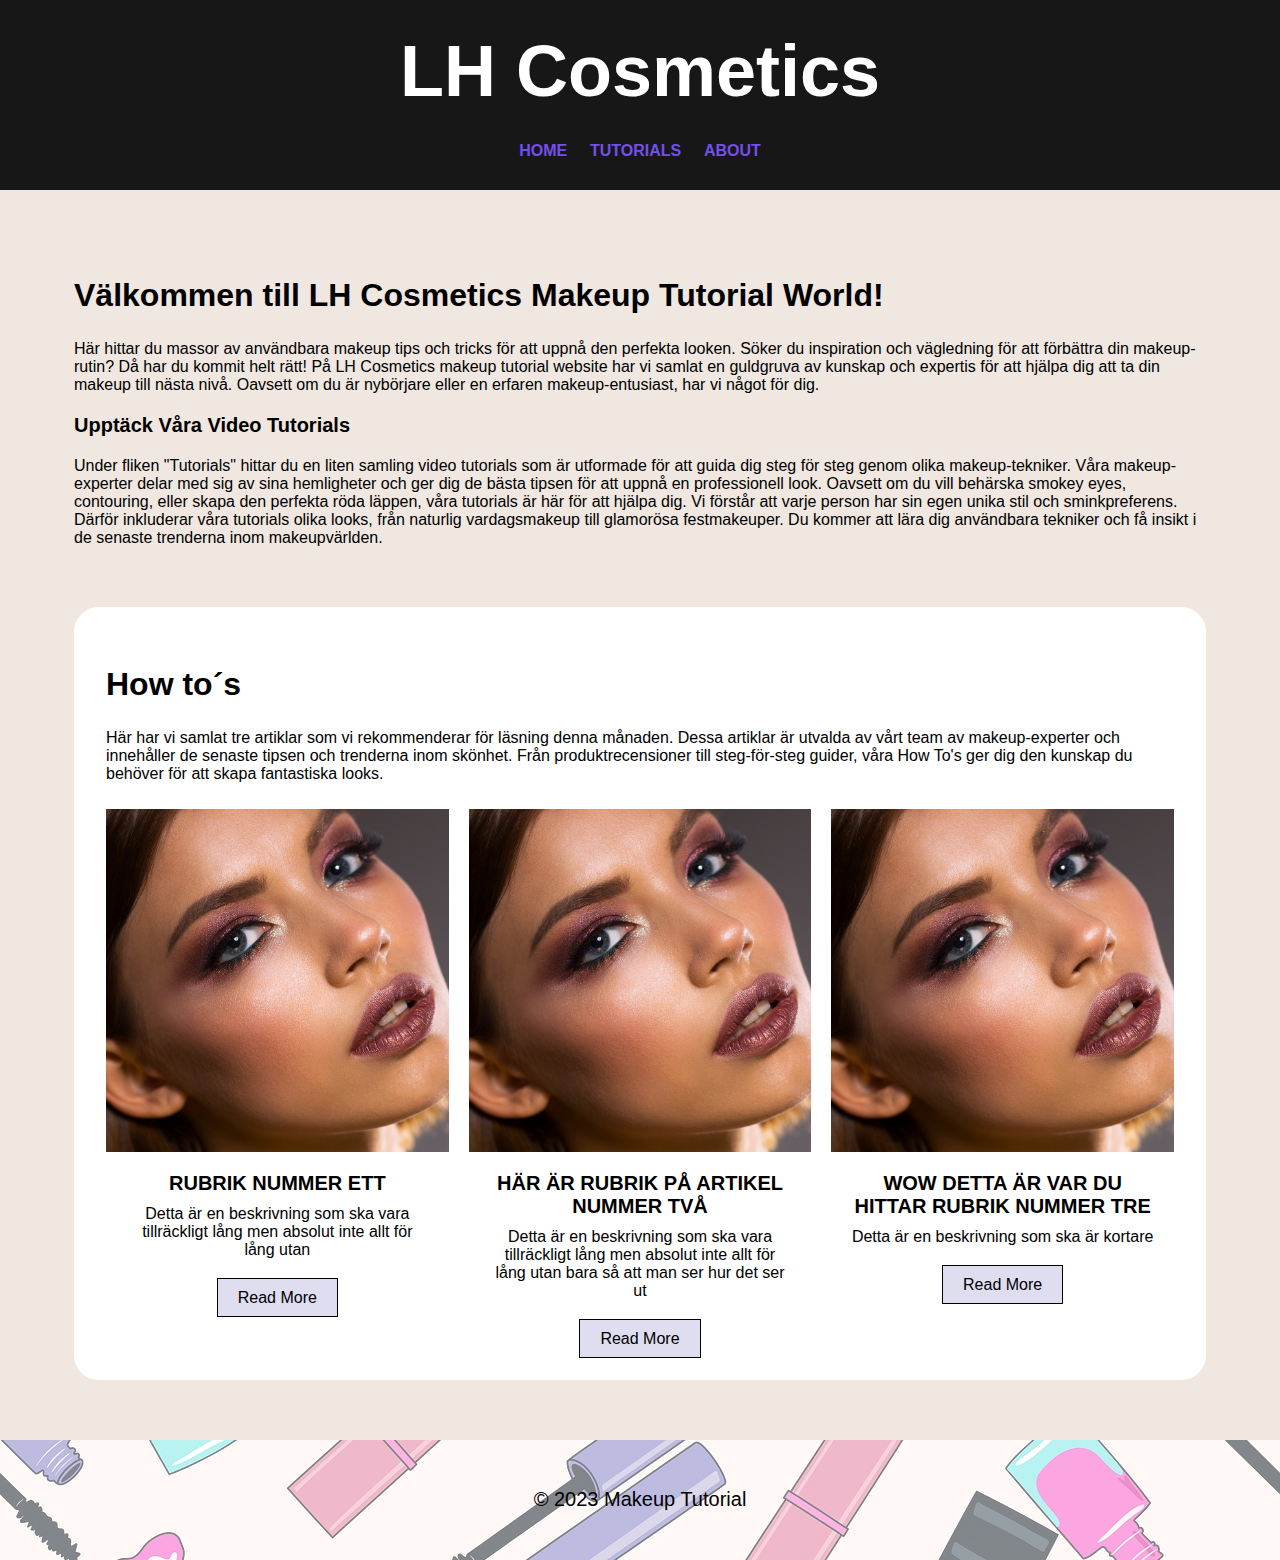
==== commit 3ce4d783: "fixup i think all except about page" ====
--- a/index.html
+++ b/index.html
@@ -1,10 +1,10 @@
 <!DOCTYPE html>
 <html lang="sv">
   <head>
-    <meta charset="UTF-8" >
-    <meta name="viewport" content="width=device-width, initial-scale=1.0" >
-    <link rel="stylesheet" href="layout.css" >
-    <link rel="stylesheet" href="presentation.css" >
+    <meta charset="UTF-8" />
+    <meta name="viewport" content="width=device-width, initial-scale=1.0" />
+    <link rel="stylesheet" href="layout.css" />
+    <link rel="stylesheet" href="presentation.css" />
     <title>LH Cosmetics</title>
   </head>
   <body>
@@ -19,32 +19,46 @@
       </nav>
     </header>
 
+          <!--gör span kursivt-->
+
     <main>
-      <section>
-        <h2>Välkommen till vår makeup tutorial-webbplats</h2>
+      <section id="page-intro">
+        <h2>Välkommen till LH Cosmetics Makeup Tutorial World!</h2>
         <p>
-          Här hittar du massor av användbara makeup tips och tricks för att
-          uppnå den perfekta looken. Kolla in våra video-toutorials under fliken
-          tutorials, eller läs veckans how to´s nedanför.
+          <span>Här hittar du massor av användbara makeup tips och tricks för att
+          uppnå den perfekta looken.</span> Söker du inspiration och vägledning för att
+          förbättra din makeup-rutin? Då har du kommit helt rätt! På LH
+          Cosmetics makeup tutorial website har vi samlat en guldgruva av
+          kunskap och expertis för att hjälpa dig att ta din makeup till nästa
+          nivå. Oavsett om du är nybörjare eller en erfaren makeup-entusiast,
+          har vi något för dig.
         </p>
+        <h3>Upptäck Våra Video Tutorials
+        </h3>
+        <p>Under fliken "Tutorials" hittar du en liten samling video tutorials som är utformade för att guida dig steg för steg genom olika makeup-tekniker. Våra makeup-experter delar med sig av sina hemligheter och ger dig de bästa tipsen för att uppnå en professionell look. Oavsett om du vill behärska smokey eyes, contouring, eller skapa den perfekta röda läppen, våra tutorials är här för att hjälpa dig.
+
+          Vi förstår att varje person har sin egen unika stil och sminkpreferens. Därför inkluderar våra tutorials olika looks, från naturlig vardagsmakeup till glamorösa festmakeuper. Du kommer att lära dig användbara tekniker och få insikt i de senaste trenderna inom makeupvärlden.
+          
+          </p>
       </section>
 
       <!--vad menas med loading lazy? och lägg till rätt info i artiklarna-->
       <section class="article-container">
         <div class="article-description">
-        <h2>How to´s</h2>
-        <p>
-        
-          Discover magical beauty tutorials including skincare advice and makeup
-          tutorials! From how to get glowing skin to wedding, halloween and
-          party makeup tutorials, there's so much to be discovered!
-        </p>
-      </div>
+          <h2>How to´s</h2>
+          <p>
+            Här har vi samlat tre artiklar som vi rekommenderar för läsning
+            denna månaden. Dessa artiklar är utvalda av vårt team av
+            makeup-experter och innehåller de senaste tipsen och trenderna inom
+            skönhet. Från produktrecensioner till steg-för-steg guider, våra How
+            To's ger dig den kunskap du behöver för att skapa fantastiska looks.
+          </p>
+        </div>
         <article class="card">
           <a href="">
             <div class="top">
               <div class="image-container">
-                <img alt="" loading="lazy" src="pictures/woman-3096664_1280" >
+                <img alt="" loading="lazy" src="pictures/woman-3096664_1280" />
               </div>
             </div>
             <div class="mid">
@@ -57,7 +71,6 @@
             <div class="bottom">
               <p class="btn centered">Read More</p>
             </div>
-            
           </a>
         </article>
 
@@ -65,7 +78,7 @@
           <a href="">
             <div class="top">
               <div class="image-container">
-                <img alt="" loading="lazy" src="pictures/woman-3096664_1280" >
+                <img alt="" loading="lazy" src="pictures/woman-3096664_1280" />
               </div>
             </div>
             <div class="mid">
@@ -83,13 +96,12 @@
             </div>
           </a>
         </article>
-        
 
         <article class="card">
           <a href="">
             <div class="top">
               <div class="image-container">
-                <img alt="" loading="lazy" src="pictures/woman-3096664_1280" >
+                <img alt="" loading="lazy" src="pictures/woman-3096664_1280" />
               </div>
             </div>
             <div class="mid">
@@ -114,7 +126,6 @@
       <div class="footer">
         <p>&copy; 2023 Makeup Tutorial</p>
       </div>
-      
     </footer>
   </body>
 </html>
--- a/layout.css
+++ b/layout.css
@@ -39,6 +39,10 @@
   /*5rem bilr i det här fallet uppåt och neråt medans auto som är autojusterande marginaler (centrerat) blir höger och vänster*/
   margin: 5rem auto;
   padding: 1rem;
+}
+
+#page-intro {
+    margin-bottom: 6rem;
 }
 
 /*HOW-TO´S hela artikel containern med rubrik, stycke och artiklarna (klass card)*/
@@ -118,6 +122,13 @@
   margin-bottom: 2rem; /* Add some spacing between rows of videos */
   padding: 1rem;
 }
+/*About page*/
+section.about {
+    border: 2px solid rgb(255, 255, 255);
+  background-color: rgb(255, 255, 255);;
+  border-radius: 25px;
+  padding: 2rem;
+}
 
 /* Footer*/
 .footer {
--- a/presentation.css
+++ b/presentation.css
@@ -52,9 +52,17 @@
 
 /*HOW-TO´S hela artikel containern med rubrik, stycke och artiklarna (klass card)*/
 
+.article-container {
+  border: 2px solid rgb(255, 255, 255);
+  background-color: rgb(255, 255, 255);
+  border-radius: 25px;
+  padding: 2rem;
+  object-fit: cover;
+}
 .card > a {
   text-decoration: none;
   color: rgb(0, 0, 0);
+  
 }
 
 .card h3 {
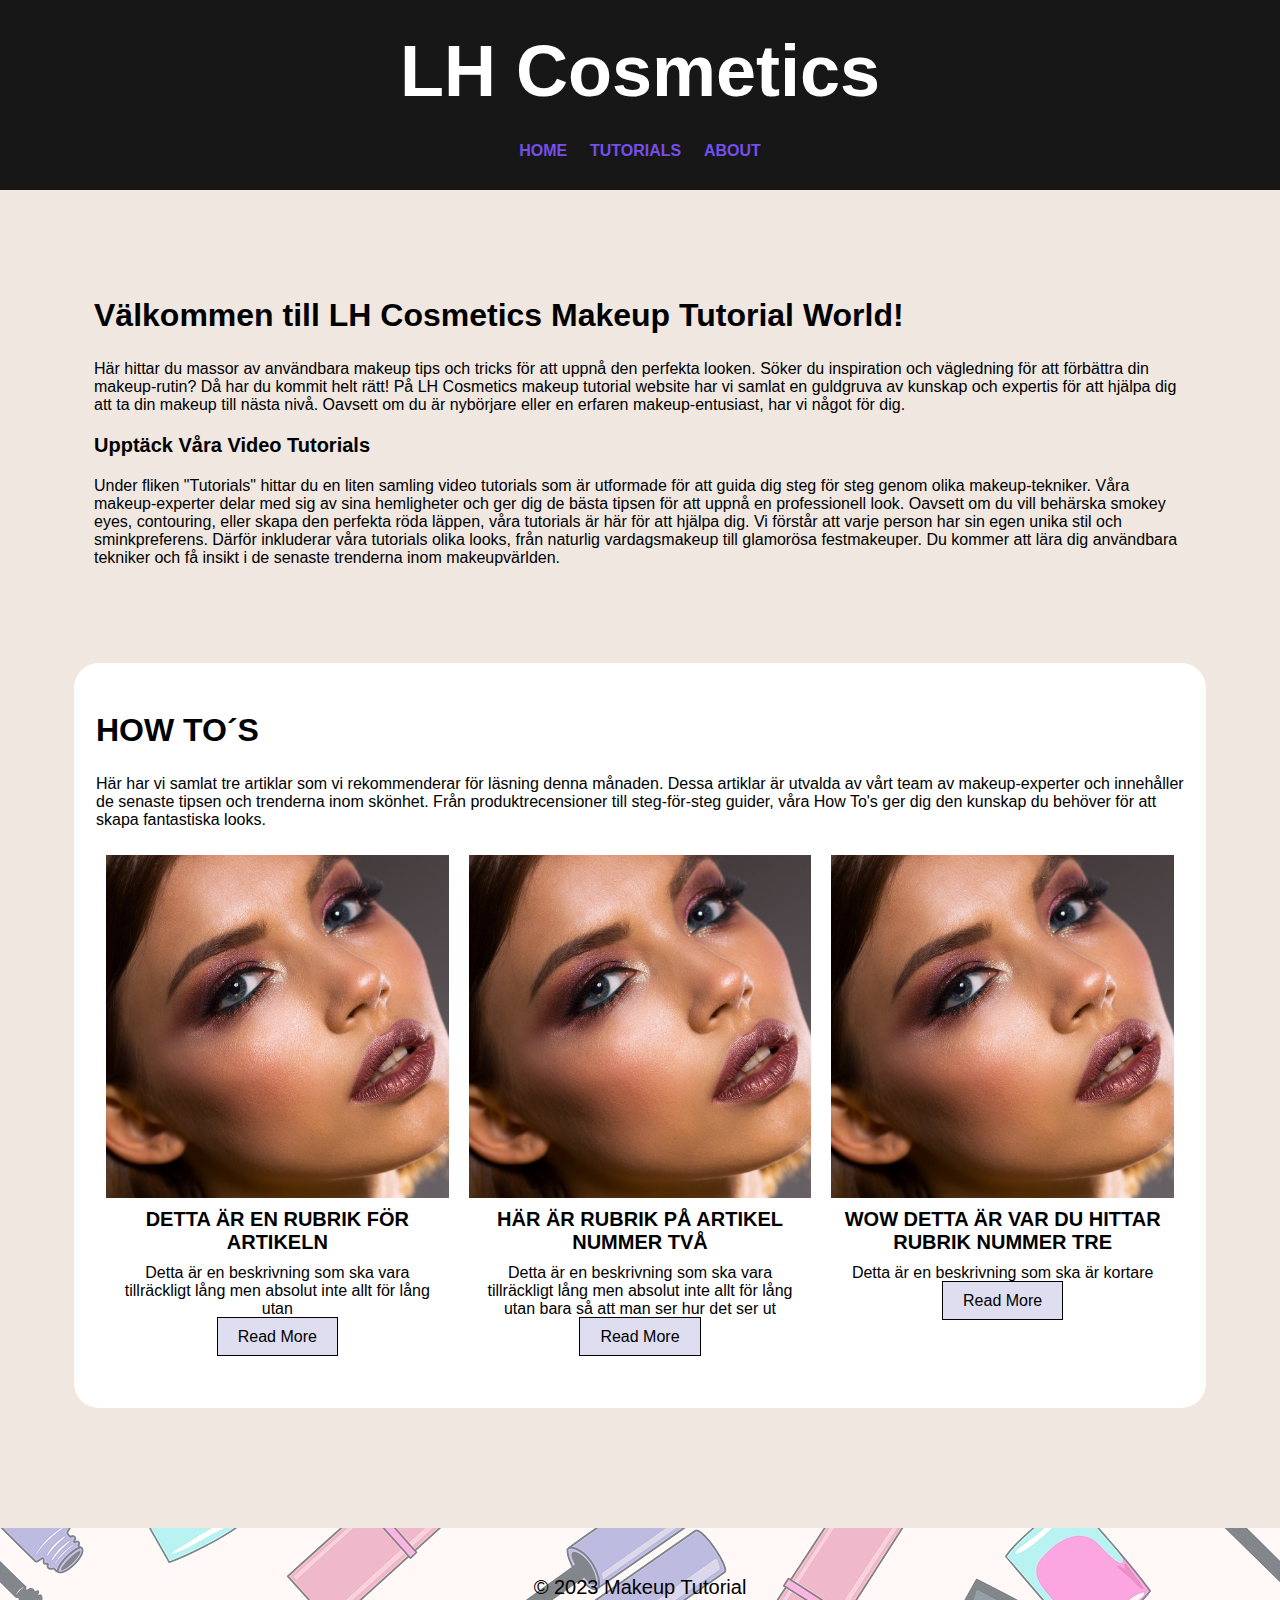
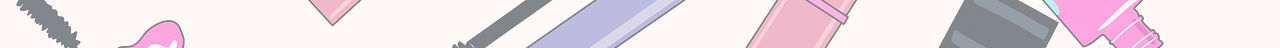
==== commit 7dbd505b: "fix almost done start page, starting with tutorials" ====
--- a/index.html
+++ b/index.html
@@ -43,9 +43,9 @@
       </section>
 
       <!--vad menas med loading lazy? och lägg till rätt info i artiklarna-->
-      <section class="article-container">
-        <div class="article-description">
-          <h2>How to´s</h2>
+      <section id="how-to" class="flexbox">
+        <div>
+          <h2 class="uppercase">How to´s</h2>
           <p>
             Här har vi samlat tre artiklar som vi rekommenderar för läsning
             denna månaden. Dessa artiklar är utvalda av vårt team av
@@ -62,7 +62,7 @@
               </div>
             </div>
             <div class="mid">
-              <h3><span class="title">Rubrik nummer ett</span></h3>
+              <h3 class="uppercase">Detta är en rubrik för artikeln</h3>
               <p class="description">
                 Detta är en beskrivning som ska vara tillräckligt lång men
                 absolut inte allt för lång utan
--- a/layout.css
+++ b/layout.css
@@ -1,9 +1,9 @@
+
+/*---------------------------Allmänt---------------------------*/
 *,
 *::before,
 *::after {
   box-sizing: border-box;
-  /*nollställ all margin
-  margin: 0;*/
 }
 
 body {
@@ -11,7 +11,7 @@
   margin: 0;
 }
 
-/*Header och Navigation*/
+/*---------------------------Header and navigation---------------------------*/
 header {
   text-align: center;
   padding: 10px;
@@ -30,30 +30,30 @@
   /*ändrar The float property specifies whether an element should float to the left, right, or not at all.
   Note: Absolutely positioned elements ignore the float property!
   Note: Elements next to a floating element will flow around it. To avoid this, use the clear property or the clearfix hack (see example at the bottom of this page).
-    float: left; */
+  float: left; */
 }
 
-/*Main*/
+/*---------------------------Main---------------------------*/
 main {
-  width: 90%;
-  /*5rem bilr i det här fallet uppåt och neråt medans auto som är autojusterande marginaler (centrerat) blir höger och vänster*/
-  margin: 5rem auto;
-  padding: 1rem;
-}
+    width: 90%;
+    /*5rem bilr i det här fallet uppåt och neråt medans auto som är autojusterande marginaler (centrerat) blir höger och vänster*/
+    margin: 5rem auto;
+    padding: 1rem;
+  }
+  
+  section {
+    margin-bottom: 6rem;
+    padding: 2rem;
+  }
 
-#page-intro {
-    margin-bottom: 6rem;
-}
-
-/*HOW-TO´S hela artikel containern med rubrik, stycke och artiklarna (klass card)*/
-
-.article-container {
+/*---------------------------Start page---------------------------*/
+.flexbox {
   display: flex;
   flex-wrap: wrap;
   justify-content: space-around;
 }
 .article-description {
-   padding: 1rem;
+  padding: 1rem;
 }
 .card {
   flex: 0 0 calc(33.33% - 2rem);
@@ -63,19 +63,19 @@
   flex-direction: column; /* Add this */
   justify-content: space-between; /* Add this to push .bottom to the bottom */
   height: 100%;
+  margin: 1rem 1rem 4rem;
 }
 .top {
   width: 100%;
 }
 .mid {
-  width: 100%; /* Content takes up 80% width of the card */
+  width: 100%; /* Content takes up 100% width of the card */
   text-align: center; /* Ta bort sen för han vill inte ha texten centrerad */
-  padding: 1rem;
 }
 
 .bottom {
-  text-align: center;
-  padding: 1rem;
+  width: 100% /* Content takes up 100% width of the card */;
+  text-align: center; /* Ta bort sen för han vill inte ha texten centrerad */
 }
 
 .card .image-container {
@@ -105,32 +105,25 @@
   display: inline; /* Change the display property to inline */
 }
 
-/* Videos på sidan där tutorials skall visas*/
-.tutorials ul {
+/*---------------------------Tutorial page---------------------------*/
+#tutorials ul {
   display: flex;
   flex-wrap: wrap;
   justify-content: center;
-  list-style: none; /* Remove the list style */
-  border: 2px solid rgb(255, 255, 255);
-  background-color: rgb(255, 255, 255);;
-  border-radius: 25px;
 }
 
-.tutorials li {
+#tutorials li {
   flex: 0 0 calc(50% - 1rem); /* 2 videos per row, with a little spacing between them */
   max-width: 100%; /* Ensure the videos take the full width of their container */
   margin-bottom: 2rem; /* Add some spacing between rows of videos */
   padding: 1rem;
 }
-/*About page*/
-section.about {
-    border: 2px solid rgb(255, 255, 255);
-  background-color: rgb(255, 255, 255);;
-  border-radius: 25px;
-  padding: 2rem;
+/*---------------------------About page---------------------------*/
+.creator img {
+  width: fit-content; /*FEL vad ska jag göra*/
 }
 
-/* Footer*/
+/*---------------------------Footer---------------------------*/
 .footer {
   position: relative;
   width: 100%;
@@ -154,8 +147,7 @@
   text-align: center;
 }
 
-/*Media Query)*/
-
+/*---------------------------Media Query---------------------------*/
 @media (max-width: 900px) {
   .card {
     /* Anpassa kortens storlek när skärmen/fönstret är mindre än 900px */
@@ -171,74 +163,3 @@
     max-width: 80rem;
   }
 }
-
-/*
-Style for individual video items 
-.video {
-    flex: 0 0 calc(50% - 1rem); /Two videos per row with some spacing in between 
-    max-width: 50%;  Maximum width of a video item 
-    margin-bottom: 2rem;  Add some margin between videos 
-    background-color: aqua;
-}
-
-/Adjust the styling of the iframe 
-.video iframe {
-    width: 100%;  Make the video fill the container 
-    height: auto;  Maintain aspect ratio 
-}
-
- Additional styling for the video title and description 
-.video h3 {
-    font-size: 7rem;  Adjust the font size for video titles 
-    margin-top: 1rem;  Add spacing between title and video 
-}
-
-.video p {
-    font-size: 1.6rem; Adjust the font size for video descriptions 
-}
-
-
-
-/*
-.article-card {
-    flex: 0 0 calc(33.33% - 20px); /* Adjust the width as needed 
-    margin: 10px; /* Add some margin for spacing 
-    box-sizing: border-box;
-    text-align: center;
-}
-
-.image-container {
-    position: relative;
-    width: 100%;
-    padding-top: 100%;
-    background-color: transparent;
-    overflow: hidden;
-}
-
-.article-image {
-    position: absolute;
-    top: 0;
-    left: 0;
-    width: 100%;
-    height: 100%;
-    object-fit: cover;
-}
-
-.article-content {
-    padding: 10px;
-    text-align: center;
-}
-
-.article-title {
-    font-size: 1.25rem;
-    margin: 0;
-}
-
-.article-description {
-    margin: 10px 0;
-}
-
-read-more-button {
-    margin: 10px 0;
-}
-*/
--- a/presentation.css
+++ b/presentation.css
@@ -1,3 +1,5 @@
+
+/*---------------------------Allmänt---------------------------*/
 html {
   font-size: 62.5%;
 }
@@ -7,7 +9,7 @@
   background-color: rgb(239, 231, 224);
 }
 
-/*Header och Navigation*/
+/*---------------------------Header and navigation---------------------------*/
 header {
   background-color: #171717;
   color: #fff;
@@ -23,15 +25,24 @@
   text-decoration: none;
   font-weight: 600;
 }
-/*Main*/
 
-/*Text styling allmänt*/
+/*---------------------------Main---------------------------*/
+section#tutorials,
+section#how-to,
+section#about {
+  border: 2px solid rgb(255, 255, 255);
+  background-color: rgb(255, 255, 255);
+  border-radius: 25px;
+}
+
+/*---------------------------Text styling allmänt---------------------------*/
 h1::first-letter,
 h2::first-letter,
 h3::first-letter,
 p::first-letter {
   text-transform: capitalize;
 }
+
 h1 {
   font-family: "Gill Sans", "Gill Sans MT", Calibri, "Trebuchet MS", sans-serif;
   font-size: 7.2rem;
@@ -50,15 +61,16 @@
   font-size: 1.6rem;
 }
 
-/*HOW-TO´S hela artikel containern med rubrik, stycke och artiklarna (klass card)*/
+/*---------------------------Start page---------------------------*/
+#how-to {
+  padding: 2rem;
+}
 
-.article-container {
-  border: 2px solid rgb(255, 255, 255);
-  background-color: rgb(255, 255, 255);
-  border-radius: 25px;
-  padding: 2rem;
-  object-fit: cover;
+.uppercase{
+  text-transform: uppercase;
+
 }
+
 .card > a {
   text-decoration: none;
   color: rgb(0, 0, 0);
@@ -80,12 +92,15 @@
   border: 1px solid rgb(0, 0, 0);
 }
 
-/* Videos på sidan där tutorials skall visas*/
+/*---------------------------Tutorial page---------------------------*/
 iframe {
   border: none;
 }
+#tutorials ul {
+  list-style: none; /* Remove the list style */
+}
 
-/* Footer*/
+/*---------------------------Footer---------------------------*/
 .footer {
   background-image: url(pictures/cosmetics-7050541_1280.jpeg);
   background-size: cover;
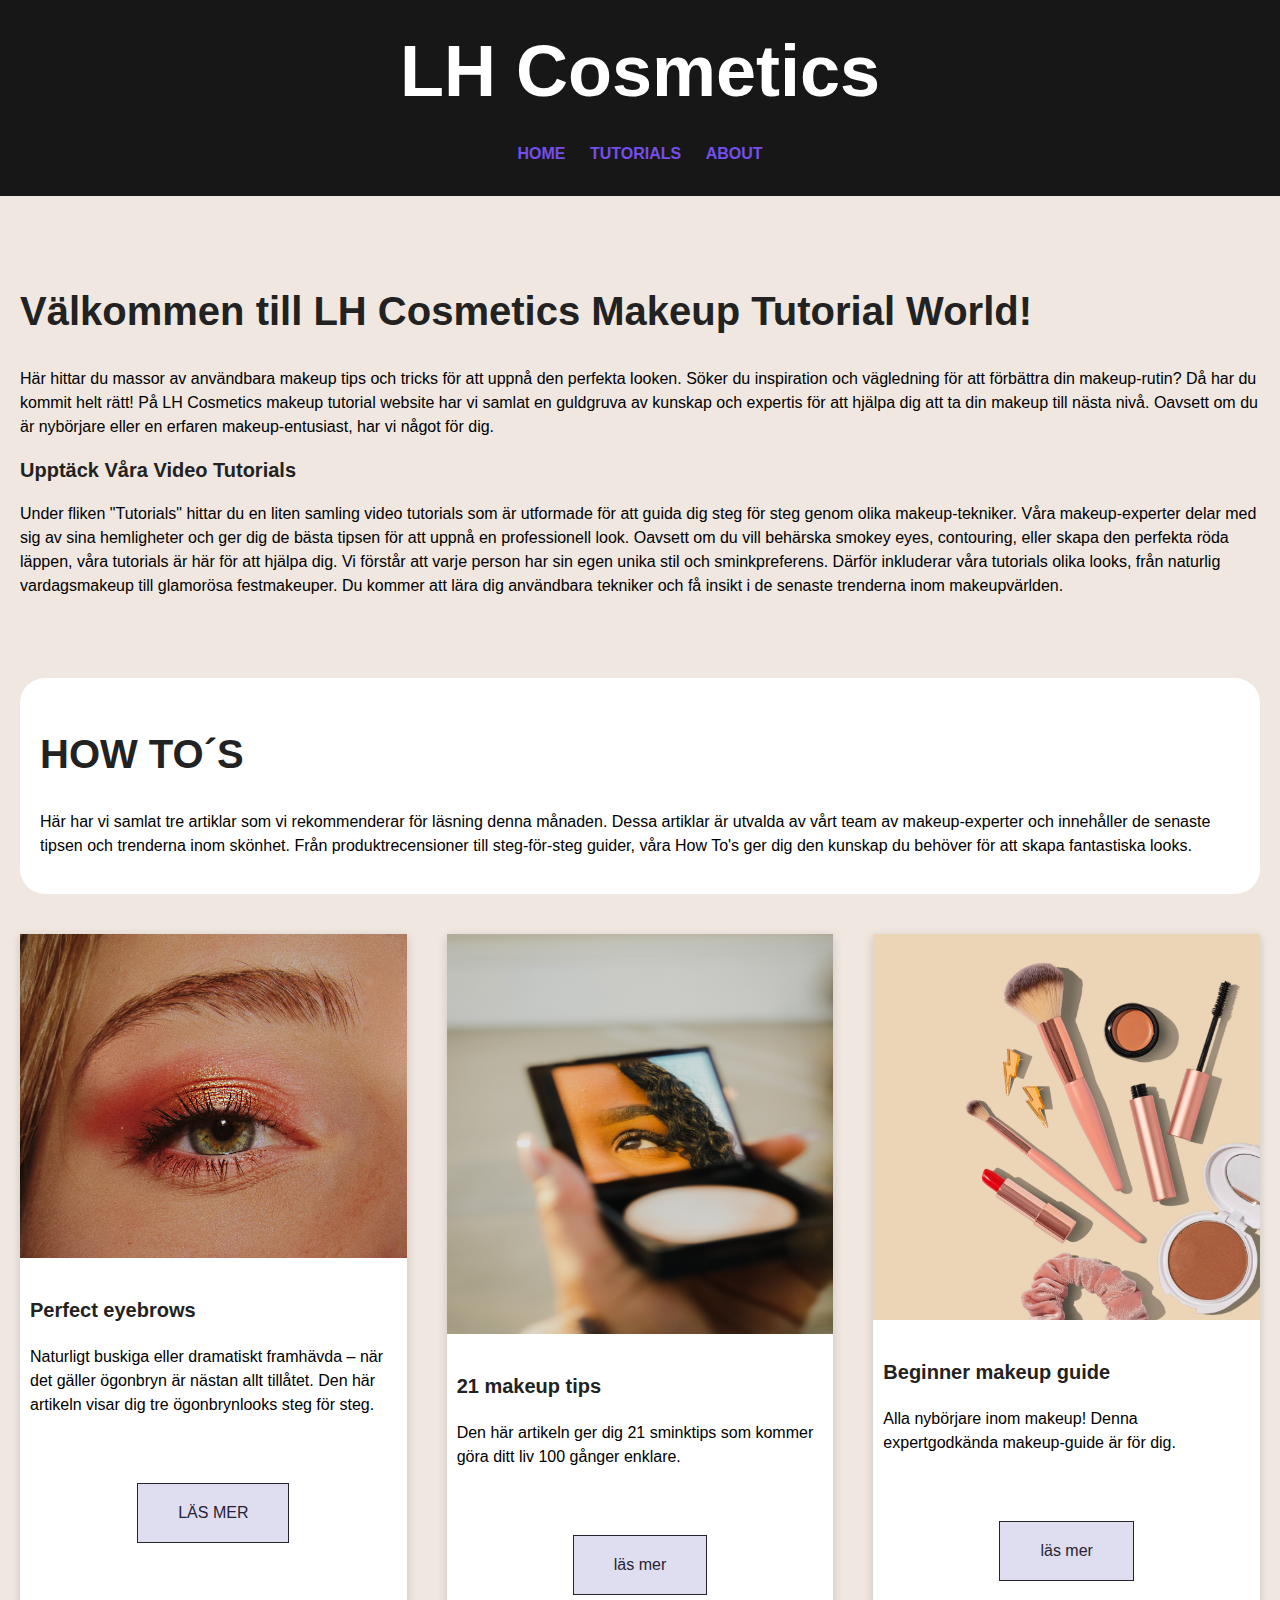
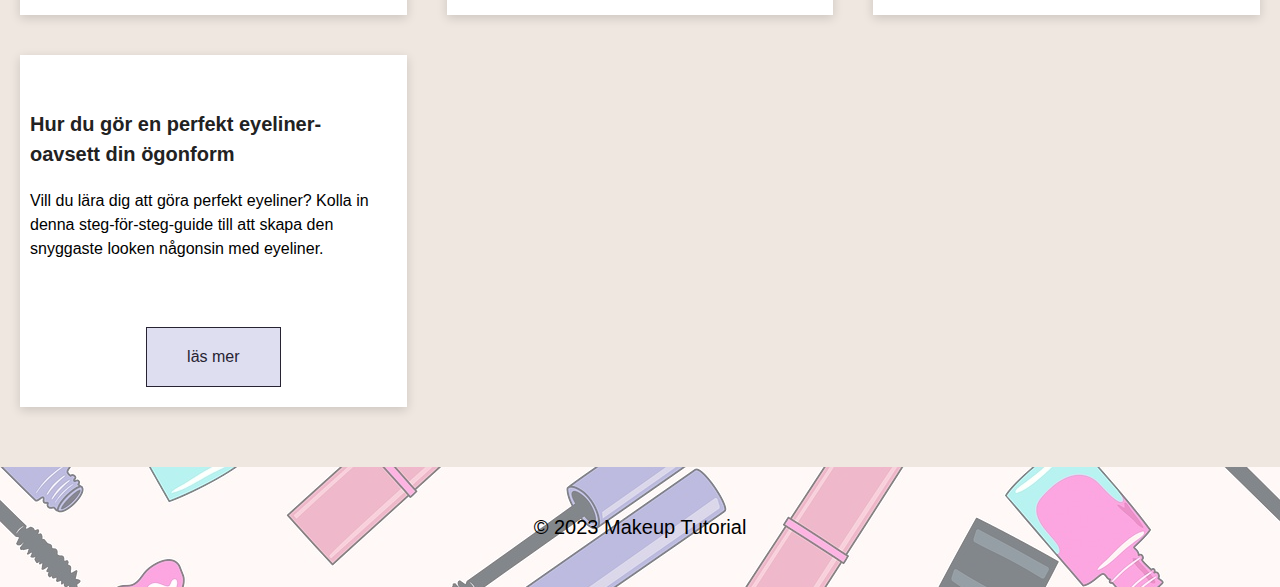
==== commit e0b3d410: "fix most things to pass the course" ====
--- a/index.html
+++ b/index.html
@@ -3,8 +3,7 @@
   <head>
     <meta charset="UTF-8" />
     <meta name="viewport" content="width=device-width, initial-scale=1.0" />
-    <link rel="stylesheet" href="layout.css" />
-    <link rel="stylesheet" href="presentation.css" />
+    <link rel="stylesheet" href="style.css" />
     <title>LH Cosmetics</title>
   </head>
   <body>
@@ -19,106 +18,149 @@
       </nav>
     </header>
 
-          <!--gör span kursivt-->
-
     <main>
       <section id="page-intro">
         <h2>Välkommen till LH Cosmetics Makeup Tutorial World!</h2>
         <p>
-          <span>Här hittar du massor av användbara makeup tips och tricks för att
-          uppnå den perfekta looken.</span> Söker du inspiration och vägledning för att
-          förbättra din makeup-rutin? Då har du kommit helt rätt! På LH
-          Cosmetics makeup tutorial website har vi samlat en guldgruva av
-          kunskap och expertis för att hjälpa dig att ta din makeup till nästa
-          nivå. Oavsett om du är nybörjare eller en erfaren makeup-entusiast,
-          har vi något för dig.
+          <span
+            >Här hittar du massor av användbara makeup tips och tricks för att
+            uppnå den perfekta looken.</span
+          >
+          Söker du inspiration och vägledning för att förbättra din
+          makeup-rutin? Då har du kommit helt rätt! På LH Cosmetics makeup
+          tutorial website har vi samlat en guldgruva av kunskap och expertis
+          för att hjälpa dig att ta din makeup till nästa nivå. Oavsett om du är
+          nybörjare eller en erfaren makeup-entusiast, har vi något för dig.
         </p>
-        <h3>Upptäck Våra Video Tutorials
-        </h3>
-        <p>Under fliken "Tutorials" hittar du en liten samling video tutorials som är utformade för att guida dig steg för steg genom olika makeup-tekniker. Våra makeup-experter delar med sig av sina hemligheter och ger dig de bästa tipsen för att uppnå en professionell look. Oavsett om du vill behärska smokey eyes, contouring, eller skapa den perfekta röda läppen, våra tutorials är här för att hjälpa dig.
-
-          Vi förstår att varje person har sin egen unika stil och sminkpreferens. Därför inkluderar våra tutorials olika looks, från naturlig vardagsmakeup till glamorösa festmakeuper. Du kommer att lära dig användbara tekniker och få insikt i de senaste trenderna inom makeupvärlden.
-          
-          </p>
+        <h3>Upptäck Våra Video Tutorials</h3>
+        <p>
+          Under fliken "Tutorials" hittar du en liten samling video tutorials
+          som är utformade för att guida dig steg för steg genom olika
+          makeup-tekniker. Våra makeup-experter delar med sig av sina
+          hemligheter och ger dig de bästa tipsen för att uppnå en professionell
+          look. Oavsett om du vill behärska smokey eyes, contouring, eller skapa
+          den perfekta röda läppen, våra tutorials är här för att hjälpa dig. Vi
+          förstår att varje person har sin egen unika stil och sminkpreferens.
+          Därför inkluderar våra tutorials olika looks, från naturlig
+          vardagsmakeup till glamorösa festmakeuper. Du kommer att lära dig
+          användbara tekniker och få insikt i de senaste trenderna inom
+          makeupvärlden.
+        </p>
       </section>
 
-      <!--vad menas med loading lazy? och lägg till rätt info i artiklarna-->
-      <section id="how-to" class="flexbox">
-        <div>
-          <h2 class="uppercase">How to´s</h2>
-          <p>
-            Här har vi samlat tre artiklar som vi rekommenderar för läsning
-            denna månaden. Dessa artiklar är utvalda av vårt team av
-            makeup-experter och innehåller de senaste tipsen och trenderna inom
-            skönhet. Från produktrecensioner till steg-för-steg guider, våra How
-            To's ger dig den kunskap du behöver för att skapa fantastiska looks.
-          </p>
+      <section id="how-to" class="articles">
+        <div class="container">
+          <div class="section-head">
+            <h2 class="uppercase">How to´s</h2>
+            <p>
+              här har vi samlat tre artiklar som vi rekommenderar för läsning
+              denna månaden. Dessa artiklar är utvalda av vårt team av
+              makeup-experter och innehåller de senaste tipsen och trenderna
+              inom skönhet. Från produktrecensioner till steg-för-steg guider,
+              våra How To's ger dig den kunskap du behöver för att skapa
+              fantastiska looks.
+            </p>
+          </div>
+          <div class="card-grid">
+            <article class="card">
+              <a
+                href="https://artdeco.com/blogs/make-up-guides/perfect-eyebrows"
+              >
+                <div class="card-image">
+                  <img src="pictures/eyebrows.jpg" alt="" />
+                </div>
+                <div class="card-text">
+                  <div class="card-title">
+                    <h3>perfect eyebrows</h3>
+                  </div>
+                  <div class="card-description">
+                    <p>
+                      Naturligt buskiga eller dramatiskt framhävda – när det
+                      gäller ögonbryn är nästan allt tillåtet. Den här artikeln
+                      visar dig tre ögonbrynlooks steg för steg.
+                    </p>
+                  </div>
+                </div>
+                <div class="card-btn" >
+                  <button class="uppercase" type="button">läs mer</button>
+                </div>
+              </a>
+            </article>
+
+            <article class="card">
+              <a
+                href="https://www.cosmopolitan.com/style-beauty/beauty/how-to/a6265/makeup-tricks-every-woman-should-know/"
+              >
+                <div class="card-image">
+                  <img src="pictures/putting-on-makeup.jpg" alt="" />
+                </div>
+                <div class="card-text">
+                  <div class="card-title">
+                    <h3>21 makeup tips</h3>
+                  </div>
+                  <div class="card-desctiption">
+                    <p>
+                      Den här artikeln ger dig 21 sminktips som kommer göra ditt
+                      liv 100 gånger enklare.
+                    </p>
+                  </div>
+                </div>
+                <div class="card-btn">
+                  <button type="button">läs mer</button>
+                </div>
+              </a>
+            </article>
+
+            <article class="card">
+              <a href="https://www.ipsy.com/blog/makeup-for-beginners">
+                <div class="card-image">
+                  <img src="pictures/makeup.jpg" alt="" />
+                </div>
+                <div class="card-text">
+                  <div class="card-title">
+                    <h3>Beginner makeup guide</h3>
+                  </div>
+                  <div class="card-desctiption">
+                    <p>
+                      Alla nybörjare inom makeup! Denna expertgodkända
+                      makeup-guide är för dig.
+                    </p>
+                  </div>
+                </div>
+                <div class="card-btn">
+                  <button type="button">läs mer</button>
+                </div>
+              </a>
+            </article>
+
+            <article class="card">
+              <a
+                href="https://www.instyle.com/beauty/makeup/how-to-do-winged-liner"
+              >
+                <div class="card-image">
+                  <img src="pictures/eyeliner.jpg" alt="" />
+                </div>
+                <div class="card-text">
+                  <div class="card-title">
+                    <h3>
+                      Hur du gör en perfekt eyeliner- oavsett din ögonform
+                    </h3>
+                  </div>
+                  <div class="card-desctiption">
+                    <p>
+                      Vill du lära dig att göra perfekt eyeliner? Kolla in denna
+                      steg-för-steg-guide till att skapa den snyggaste looken
+                      någonsin med eyeliner.
+                    </p>
+                  </div>
+                </div>
+                <div class="card-btn">
+                  <button type="button">läs mer</button>
+                </div>
+              </a>
+            </article>
+          </div>
         </div>
-        <article class="card">
-          <a href="">
-            <div class="top">
-              <div class="image-container">
-                <img alt="" loading="lazy" src="pictures/woman-3096664_1280" />
-              </div>
-            </div>
-            <div class="mid">
-              <h3 class="uppercase">Detta är en rubrik för artikeln</h3>
-              <p class="description">
-                Detta är en beskrivning som ska vara tillräckligt lång men
-                absolut inte allt för lång utan
-              </p>
-            </div>
-            <div class="bottom">
-              <p class="btn centered">Read More</p>
-            </div>
-          </a>
-        </article>
-
-        <article class="card">
-          <a href="">
-            <div class="top">
-              <div class="image-container">
-                <img alt="" loading="lazy" src="pictures/woman-3096664_1280" />
-              </div>
-            </div>
-            <div class="mid">
-              <h3>
-                <span class="title">Här är rubrik på artikel nummer två</span>
-              </h3>
-              <p class="description">
-                Detta är en beskrivning som ska vara tillräckligt lång men
-                absolut inte allt för lång utan bara så att man ser hur det ser
-                ut
-              </p>
-            </div>
-            <div class="bottom">
-              <p class="btn centered">Read More</p>
-            </div>
-          </a>
-        </article>
-
-        <article class="card">
-          <a href="">
-            <div class="top">
-              <div class="image-container">
-                <img alt="" loading="lazy" src="pictures/woman-3096664_1280" />
-              </div>
-            </div>
-            <div class="mid">
-              <h3>
-                <span class="title"
-                  >Wow detta är var du hittar rubrik nummer tre</span
-                >
-              </h3>
-              <p class="description">
-                Detta är en beskrivning som ska är kortare
-              </p>
-            </div>
-            <div class="bottom">
-              <p class="btn centered">Read More</p>
-            </div>
-          </a>
-        </article>
       </section>
     </main>
 
--- a/style.css
+++ b/style.css
@@ -0,0 +1,273 @@
+/*---------------------------Allmänt---------------------------*/
+*,
+*::before,
+*::after {
+  box-sizing: border-box;
+}
+
+body {
+  /*I webbläsarens inbyggda CSS ligger det redan en margin på body, vi tar bort den så att header och footer når hela vägen ut till kanten av webbläsarfönstret*/
+  margin: 0;
+}
+
+html {
+  font-size: 62.5%;
+}
+
+/*---------------------------Header and navigation---------------------------*/
+header {
+  background-color: #171717;
+  color: #fff;
+  text-align: center;
+  padding: 10px;
+}
+
+header h1 {
+  margin: 2rem;
+}
+
+nav ul {
+  list-style: none;
+  padding: 1rem;
+  margin: 1rem;
+  overflow: hidden;
+}
+
+nav a {
+  color: rgb(116, 79, 236);
+  text-transform: uppercase;
+  text-decoration: none;
+  font-weight: 600;
+}
+
+nav a:hover {
+  color: rgb(157, 137, 223);
+}
+
+/*---------------------------Main---------------------------*/
+main {
+  width: 100%;
+  /*5rem bilr i det här fallet uppåt och neråt medans auto som är autojusterande marginaler (centrerat) blir höger och vänster*/
+  margin: 4rem auto;
+  padding: 2rem;
+}
+
+#page-intro {
+  margin-bottom: 8rem;
+}
+
+/*---------------------------Text styling allmänt---------------------------*/
+body {
+  font-family: Verdana, Geneva, Tahoma, sans-serif;
+  background-color: rgb(239, 231, 224);
+  font-size: 1.6rem;
+}
+
+h1 {
+  font-family: "Gill Sans", "Gill Sans MT", Calibri, "Trebuchet MS", sans-serif;
+  font-size: 7.2rem;
+}
+
+h2 {
+  font-size: 3.2rem;
+}
+
+h3 {
+  font-size: 2rem;
+}
+
+p,
+a {
+  line-height: 1.5;
+}
+
+h1::first-letter,
+h2::first-letter,
+h3::first-letter,
+p::first-letter {
+  text-transform: capitalize;
+}
+
+.uppercase {
+  text-transform: uppercase;
+}
+
+a {
+  text-decoration: none;
+}
+
+h2,
+h3 {
+  color: rgb(34, 34, 34);
+  font-weight: 700;
+}
+
+/*---------------------------Start page---------------------------*/
+.card a {
+  color: #000000;
+}
+
+.section-head {
+  margin: 0 auto 4rem;
+  background-color: #fff;
+  padding: 2rem;
+  border-radius: 25px;
+}
+
+.card-grid {
+  display: grid;
+  gap: 4rem;
+  grid-template-columns: 1fr;
+}
+
+.card {
+  background-color: rgb(255, 255, 255);
+  box-shadow: 0 0.3rem 1rem rgba(0, 0, 0, 0.15);
+  /*Ta bort? vad är detta för att göra korten till VG betyg?*/
+  transition: transform 0.2s ease-in-out;
+}
+
+.card-image img {
+  width: 100%;
+  max-height: 40rem;
+}
+
+.card-text {
+  padding: 1rem;
+}
+
+.card-btn {
+  text-align: center;
+  margin-top: 4rem;
+  margin-bottom: 2rem;
+}
+
+.card-btn button {
+  padding: 2rem 4rem;
+  font-size: 1.6rem;
+  background-color: rgb(222, 222, 240);
+  border: 1px solid rgb(39, 35, 50);
+  color: rgb(39, 35, 50);
+}
+
+.card-btn button:hover {
+  background-color: rgb(157, 137, 223);
+}
+
+/*---------------------------Tutorial page---------------------------*/
+#tutorials ul {
+  list-style: none;
+  padding: 0; /*pga listelement har automatiskt padding till vänster så jag tar bort*/
+  display: grid;
+  gap: 4rem;
+  grid-template-columns: 1fr;
+}
+
+iframe {
+  border: none;
+  width: 100%;
+  height: 20rem;
+}
+
+.tutorial p {
+  max-width: 72ch;
+}
+
+/*---------------------------About page---------------------------*/
+.image-container {
+  text-align: center;
+  max-width: 40rem;
+  margin: 4rem auto;
+}
+
+.image-container img {
+  width: 100%;
+  border-radius: 5px;
+}
+
+/*---------------------------Footer---------------------------*/
+.footer {
+  background-image: url(pictures/footer.jpeg);
+  background-size: cover;
+  position: relative;
+  width: 100%;
+  height: 12rem;
+  display: flex;
+  align-items: center;
+  justify-content: center;
+}
+
+.footer::before {
+  background-color: rgba(255, 255, 255, 0.5);
+  content: "";
+  position: absolute;
+  top: 0px;
+  right: 0px;
+  bottom: 0px;
+  left: 0px;
+}
+
+.footer p {
+  color: #000000;
+  font-size: 2rem;
+  position: relative;
+  text-align: center;
+}
+
+/*---------------------------Media Query---------------------------*/
+@media (min-width: 768px) {
+  /* Stilmall för surfplattor, när skärmen är minst 768px och högst 1023px bred */
+  body {
+    font-size: 1.8rem;
+  }
+
+  nav li {
+    margin: 1rem;
+    display: inline;
+      /*ändrar The float property specifies whether an element should float to the left, right, or not at all.
+    Note: Absolutely positioned elements ignore the float property!
+    Note: Elements next to a floating element will flow around it. To avoid this, use the clear property or the clearfix hack (see example at the bottom of this page).
+    float: left; */
+
+  main {
+    width: 90%;
+    /*5rem bilr i det här fallet uppåt och neråt medans auto som är autojusterande marginaler (centrerat) blir höger och vänster*/
+    margin: 6rem auto;
+  }
+
+  .section-head {
+    margin: 0 auto 6rem;
+    width: 90%;
+  }
+
+  .card-grid {
+    grid-template-columns: repeat(2, 1fr);
+  }
+
+  #tutorials ul {
+    grid-template-columns: 1fr 1fr;
+  }
+
+  iframe {
+    height: 30rem;
+  }
+}
+
+@media (min-width: 1024px) {
+  /* Stilmall för datorer, när skärmen är 1024px bred eller bredare */
+  body {
+    font-size: 1.6rem;
+  }
+  h2 {
+    font-size: 4rem;
+  }
+
+  .card-grid {
+    grid-template-columns: repeat(3, 1fr);
+  }
+
+  iframe {
+    height: 40rem;
+  }
+}
+}
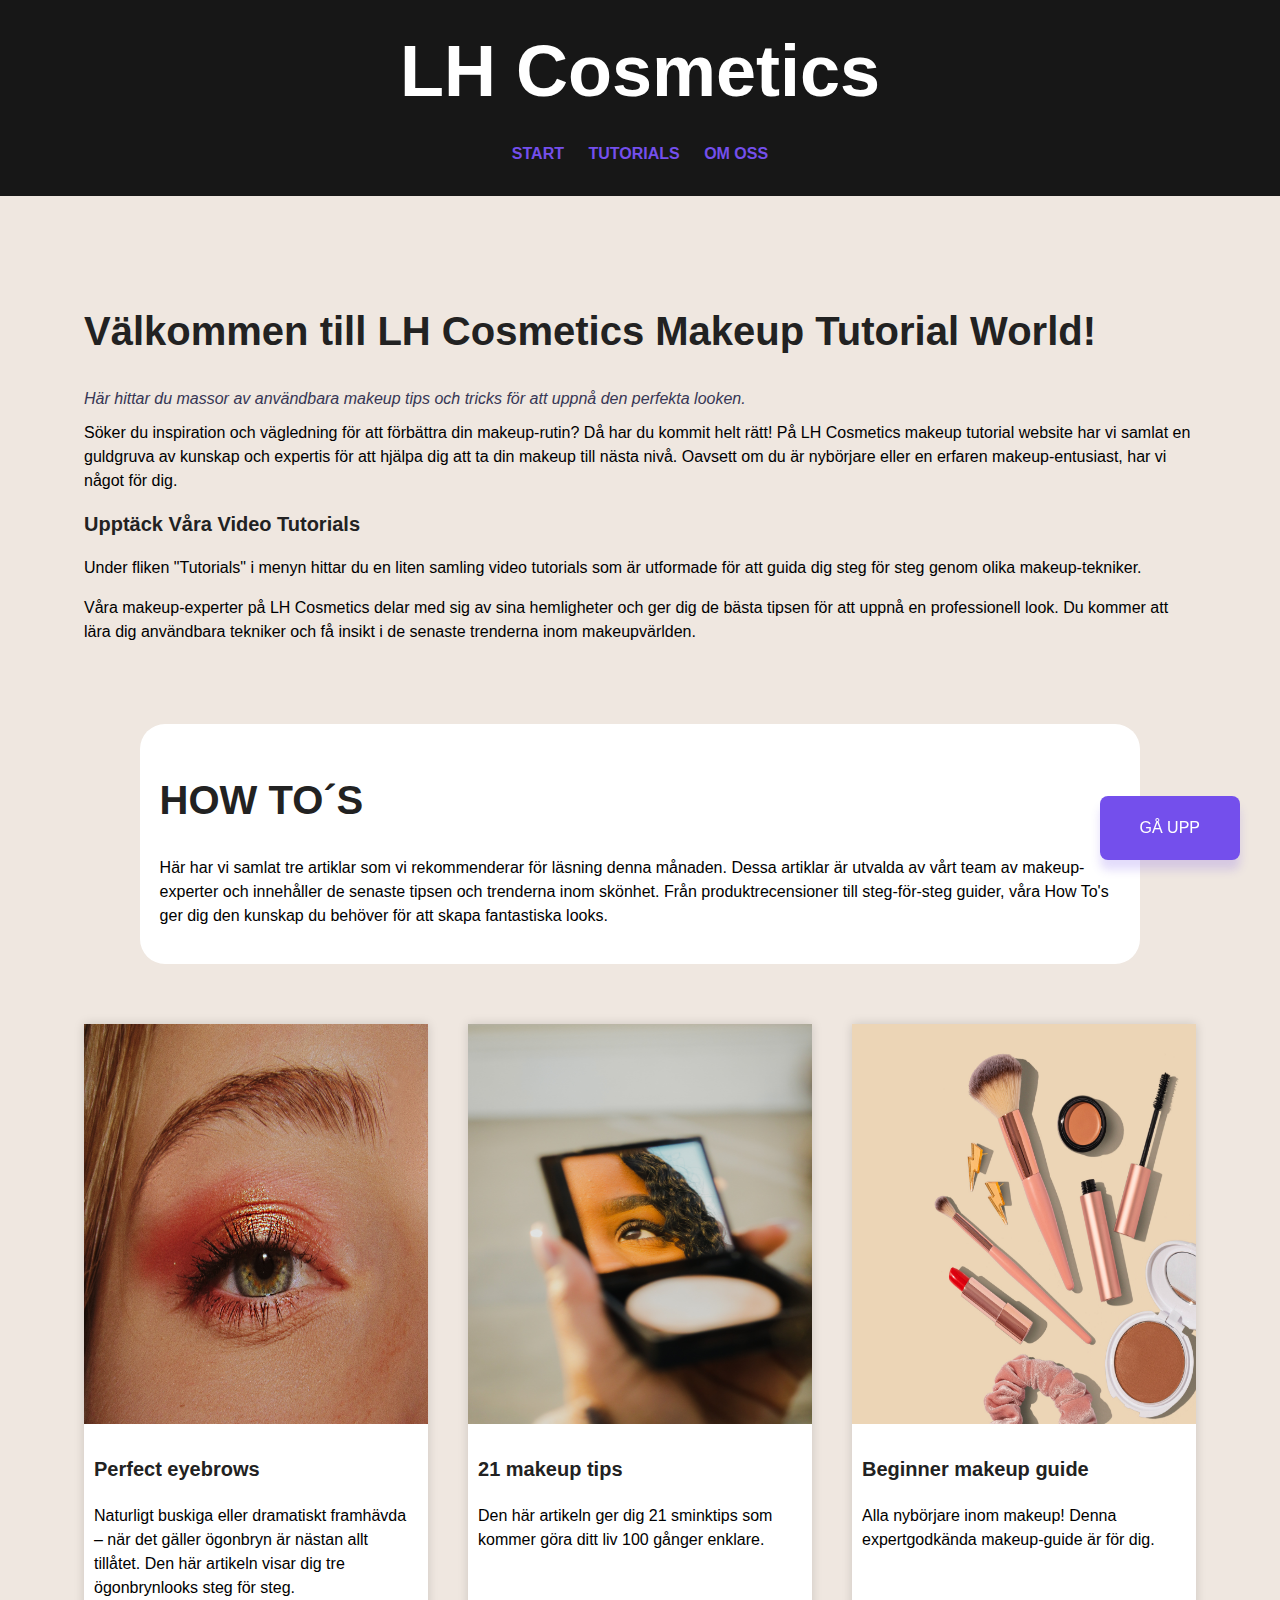
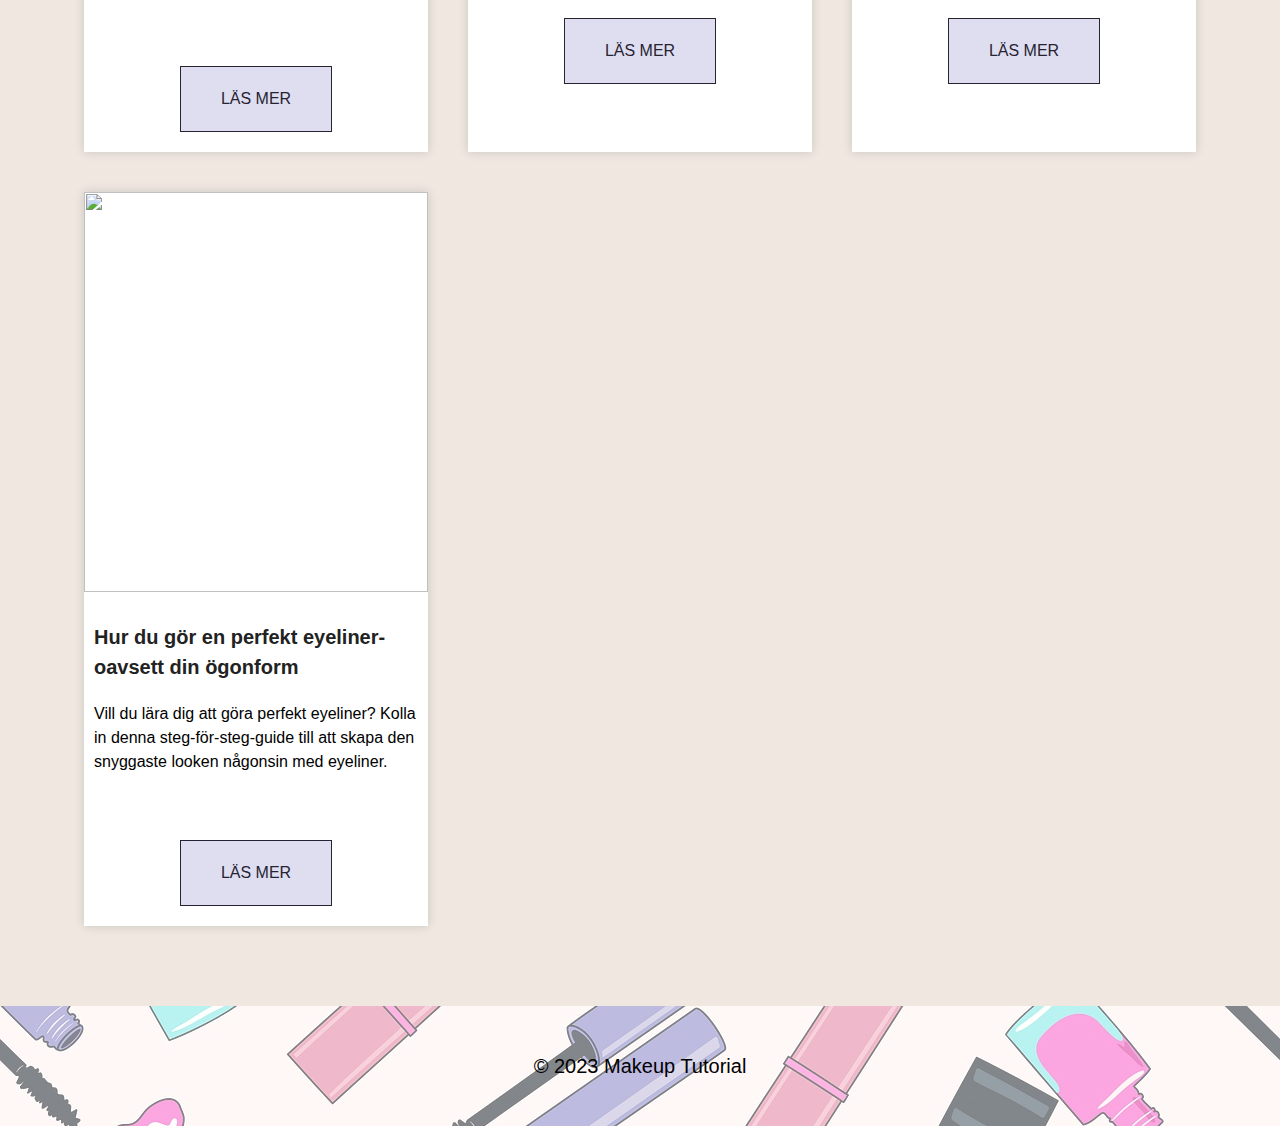
==== commit b9ceb2c4: "done" ====
--- a/index.html
+++ b/index.html
@@ -1,9 +1,9 @@
 <!DOCTYPE html>
 <html lang="sv">
   <head>
-    <meta charset="UTF-8" />
-    <meta name="viewport" content="width=device-width, initial-scale=1.0" />
-    <link rel="stylesheet" href="style.css" />
+    <meta charset="UTF-8" >
+    <meta name="viewport" content="width=device-width, initial-scale=1.0" >
+    <link rel="stylesheet" href="style.css" >
     <title>LH Cosmetics</title>
   </head>
   <body>
@@ -11,9 +11,9 @@
       <h1>LH Cosmetics</h1>
       <nav>
         <ul>
-          <li><a href="index.html">Home</a></li>
+          <li><a href="index.html">Start</a></li>
           <li><a href="tutorials.html">Tutorials</a></li>
-          <li><a href="about.html">About</a></li>
+          <li><a href="about.html">Om oss</a></li>
         </ul>
       </nav>
     </header>
@@ -22,7 +22,7 @@
       <section id="page-intro">
         <h2>Välkommen till LH Cosmetics Makeup Tutorial World!</h2>
         <p>
-          <span
+          <span class="sidenote"
             >Här hittar du massor av användbara makeup tips och tricks för att
             uppnå den perfekta looken.</span
           >
@@ -34,17 +34,15 @@
         </p>
         <h3>Upptäck Våra Video Tutorials</h3>
         <p>
-          Under fliken "Tutorials" hittar du en liten samling video tutorials
-          som är utformade för att guida dig steg för steg genom olika
-          makeup-tekniker. Våra makeup-experter delar med sig av sina
-          hemligheter och ger dig de bästa tipsen för att uppnå en professionell
-          look. Oavsett om du vill behärska smokey eyes, contouring, eller skapa
-          den perfekta röda läppen, våra tutorials är här för att hjälpa dig. Vi
-          förstår att varje person har sin egen unika stil och sminkpreferens.
-          Därför inkluderar våra tutorials olika looks, från naturlig
-          vardagsmakeup till glamorösa festmakeuper. Du kommer att lära dig
-          användbara tekniker och få insikt i de senaste trenderna inom
-          makeupvärlden.
+          Under fliken "Tutorials" i menyn hittar du en liten samling video
+          tutorials som är utformade för att guida dig steg för steg genom olika
+          makeup-tekniker.
+        </p>
+        <p>
+          Våra makeup-experter på LH Cosmetics delar med sig av sina hemligheter
+          och ger dig de bästa tipsen för att uppnå en professionell look. Du
+          kommer att lära dig användbara tekniker och få insikt i de senaste
+          trenderna inom makeupvärlden.
         </p>
       </section>
 
@@ -67,7 +65,7 @@
                 href="https://artdeco.com/blogs/make-up-guides/perfect-eyebrows"
               >
                 <div class="card-image">
-                  <img src="pictures/eyebrows.jpg" alt="" />
+                  <img src="pictures/eyebrows.jpg" alt="" >
                 </div>
                 <div class="card-text">
                   <div class="card-title">
@@ -81,8 +79,8 @@
                     </p>
                   </div>
                 </div>
-                <div class="card-btn" >
-                  <button class="uppercase" type="button">läs mer</button>
+                <div class="card-btn">
+                  <span class="uppercase">läs mer</span>
                 </div>
               </a>
             </article>
@@ -92,7 +90,7 @@
                 href="https://www.cosmopolitan.com/style-beauty/beauty/how-to/a6265/makeup-tricks-every-woman-should-know/"
               >
                 <div class="card-image">
-                  <img src="pictures/putting-on-makeup.jpg" alt="" />
+                  <img src="pictures/putting-on-makeup.jpg" alt="" >
                 </div>
                 <div class="card-text">
                   <div class="card-title">
@@ -106,7 +104,7 @@
                   </div>
                 </div>
                 <div class="card-btn">
-                  <button type="button">läs mer</button>
+                  <span class="uppercase">läs mer</span>
                 </div>
               </a>
             </article>
@@ -114,7 +112,7 @@
             <article class="card">
               <a href="https://www.ipsy.com/blog/makeup-for-beginners">
                 <div class="card-image">
-                  <img src="pictures/makeup.jpg" alt="" />
+                  <img src="pictures/makeup.jpg" alt="" >
                 </div>
                 <div class="card-text">
                   <div class="card-title">
@@ -128,7 +126,7 @@
                   </div>
                 </div>
                 <div class="card-btn">
-                  <button type="button">läs mer</button>
+                  <span class="uppercase">läs mer</span>
                 </div>
               </a>
             </article>
@@ -138,7 +136,7 @@
                 href="https://www.instyle.com/beauty/makeup/how-to-do-winged-liner"
               >
                 <div class="card-image">
-                  <img src="pictures/eyeliner.jpg" alt="" />
+                  <img src="pictures/eyeliner.jpg" alt="" >
                 </div>
                 <div class="card-text">
                   <div class="card-title">
@@ -155,13 +153,14 @@
                   </div>
                 </div>
                 <div class="card-btn">
-                  <button type="button">läs mer</button>
+                  <span class="uppercase">läs mer</span>
                 </div>
               </a>
             </article>
           </div>
         </div>
       </section>
+
     </main>
 
     <footer>
@@ -169,5 +168,8 @@
         <p>&copy; 2023 Makeup Tutorial</p>
       </div>
     </footer>
+
+    <a href="#page-intro" class="ankarlänk">gå upp</a>
+
   </body>
 </html>
--- a/style.css
+++ b/style.css
@@ -6,7 +6,7 @@
 }
 
 body {
-  /*I webbläsarens inbyggda CSS ligger det redan en margin på body, vi tar bort den så att header och footer når hela vägen ut till kanten av webbläsarfönstret*/
+  /*Tar bort margin (som finns som default) så att header och footer når hela vägen ut*/
   margin: 0;
 }
 
@@ -47,7 +47,6 @@
 /*---------------------------Main---------------------------*/
 main {
   width: 100%;
-  /*5rem bilr i det här fallet uppåt och neråt medans auto som är autojusterande marginaler (centrerat) blir höger och vänster*/
   margin: 4rem auto;
   padding: 2rem;
 }
@@ -76,6 +75,10 @@
   font-size: 2rem;
 }
 
+h4 {
+  font-size: 1.8rem;
+}
+
 p,
 a {
   line-height: 1.5;
@@ -97,12 +100,20 @@
 }
 
 h2,
-h3 {
+h3,
+h4 {
   color: rgb(34, 34, 34);
   font-weight: 700;
 }
 
 /*---------------------------Start page---------------------------*/
+.sidenote {
+  font-style: italic;
+  display: block;
+  margin-bottom: 1rem;
+  color: rgb(54, 54, 84);
+}
+
 .card a {
   color: #000000;
 }
@@ -122,14 +133,20 @@
 
 .card {
   background-color: rgb(255, 255, 255);
-  box-shadow: 0 0.3rem 1rem rgba(0, 0, 0, 0.15);
-  /*Ta bort? vad är detta för att göra korten till VG betyg?*/
+  box-shadow: 0 0 1rem rgba(0, 0, 0, 0.15);
   transition: transform 0.2s ease-in-out;
 }
 
+.card:hover {
+  transform: scale(1.05);
+}
+
+.card-image {
+  height: 40rem;
+}
 .card-image img {
   width: 100%;
-  max-height: 40rem;
+  height: 100%;
 }
 
 .card-text {
@@ -142,7 +159,8 @@
   margin-bottom: 2rem;
 }
 
-.card-btn button {
+.card-btn span{
+  display: inline-block; /*Så att den får visa egenskaper från block vill ju ha padding (och det är ju inline egntl)*/
   padding: 2rem 4rem;
   font-size: 1.6rem;
   background-color: rgb(222, 222, 240);
@@ -150,14 +168,15 @@
   color: rgb(39, 35, 50);
 }
 
-.card-btn button:hover {
+.card-btn span:hover {
   background-color: rgb(157, 137, 223);
+  cursor: pointer; /* muspekare test*/
 }
 
 /*---------------------------Tutorial page---------------------------*/
 #tutorials ul {
   list-style: none;
-  padding: 0; /*pga listelement har automatiskt padding till vänster så jag tar bort*/
+  padding: 0; /*pga listelement har automatiskt padding därför det ej var jämnt innan*/
   display: grid;
   gap: 4rem;
   grid-template-columns: 1fr;
@@ -174,9 +193,15 @@
 }
 
 /*---------------------------About page---------------------------*/
-.image-container {
-  text-align: center;
-  max-width: 40rem;
+#about .section-head {
+  display: flex;
+  flex-direction: column;
+}
+
+#about .text-container {
+  padding: 2rem;
+}
+#about .image-container {
   margin: 4rem auto;
 }
 
@@ -185,6 +210,23 @@
   border-radius: 5px;
 }
 
+.animation {
+  width: 50%;
+  height: 20px;
+  border-radius:25px;
+  position: relative;
+  background-color: rgb(216, 46, 74);
+  animation-name: team;
+  animation-duration: 4s;
+}
+
+@keyframes team {
+  0%   {background-color: rgb(216, 46, 74);left:0px;}
+  25%  {background-color: rgb(216, 46, 171)}
+  50%  {background-color: rgb(171, 46, 216);left:50px}
+  75%  {background-color: rgb(97, 46, 216);left:0px; }
+  100% {background-color: rgb(66, 46, 216);left:0px; }
+}
 /*---------------------------Footer---------------------------*/
 .footer {
   background-image: url(pictures/footer.jpeg);
@@ -198,7 +240,8 @@
 }
 
 .footer::before {
-  background-color: rgba(255, 255, 255, 0.5);
+  background-color: rgba(255, 255, 255);
+  opacity: 0.5;
   content: "";
   position: absolute;
   top: 0px;
@@ -214,9 +257,23 @@
   text-align: center;
 }
 
+/*---------------------------ankarlänk---------------------------*/
+.ankarlänk {
+  display: inline-block;
+  padding: 2rem 4rem;
+  background-color: rgb(116, 79, 236);
+  color: #ffffff;
+  position: fixed;
+  right: 4rem;
+  bottom: 4rem;
+  text-transform: uppercase;
+  border-radius: 8px;
+  box-shadow: 0 1rem 1rem rgba(116, 79, 236, 0.2);
+
+}
 /*---------------------------Media Query---------------------------*/
 @media (min-width: 768px) {
-  /* Stilmall för surfplattor, när skärmen är minst 768px och högst 1023px bred */
+  /* surfplatta (eller större)*/
   body {
     font-size: 1.8rem;
   }
@@ -224,14 +281,11 @@
   nav li {
     margin: 1rem;
     display: inline;
-      /*ändrar The float property specifies whether an element should float to the left, right, or not at all.
-    Note: Absolutely positioned elements ignore the float property!
-    Note: Elements next to a floating element will flow around it. To avoid this, use the clear property or the clearfix hack (see example at the bottom of this page).
-    float: left; */
+  }
 
   main {
     width: 90%;
-    /*5rem bilr i det här fallet uppåt och neråt medans auto som är autojusterande marginaler (centrerat) blir höger och vänster*/
+    /*Sätter bredden till ej 100%. 6rem upp och ner. Genom auto (autojusterande marginaler) vänster och höger centeras main*/
     margin: 6rem auto;
   }
 
@@ -251,10 +305,19 @@
   iframe {
     height: 30rem;
   }
+
+  #about .section-head {
+    flex-direction: row;
+  }
+
+  #about .image-container {
+    margin: 0 auto;
+    margin-top: 6rem;
+  }
 }
 
 @media (min-width: 1024px) {
-  /* Stilmall för datorer, när skärmen är 1024px bred eller bredare */
+  /* dator*/
   body {
     font-size: 1.6rem;
   }
@@ -270,4 +333,3 @@
     height: 40rem;
   }
 }
-}
